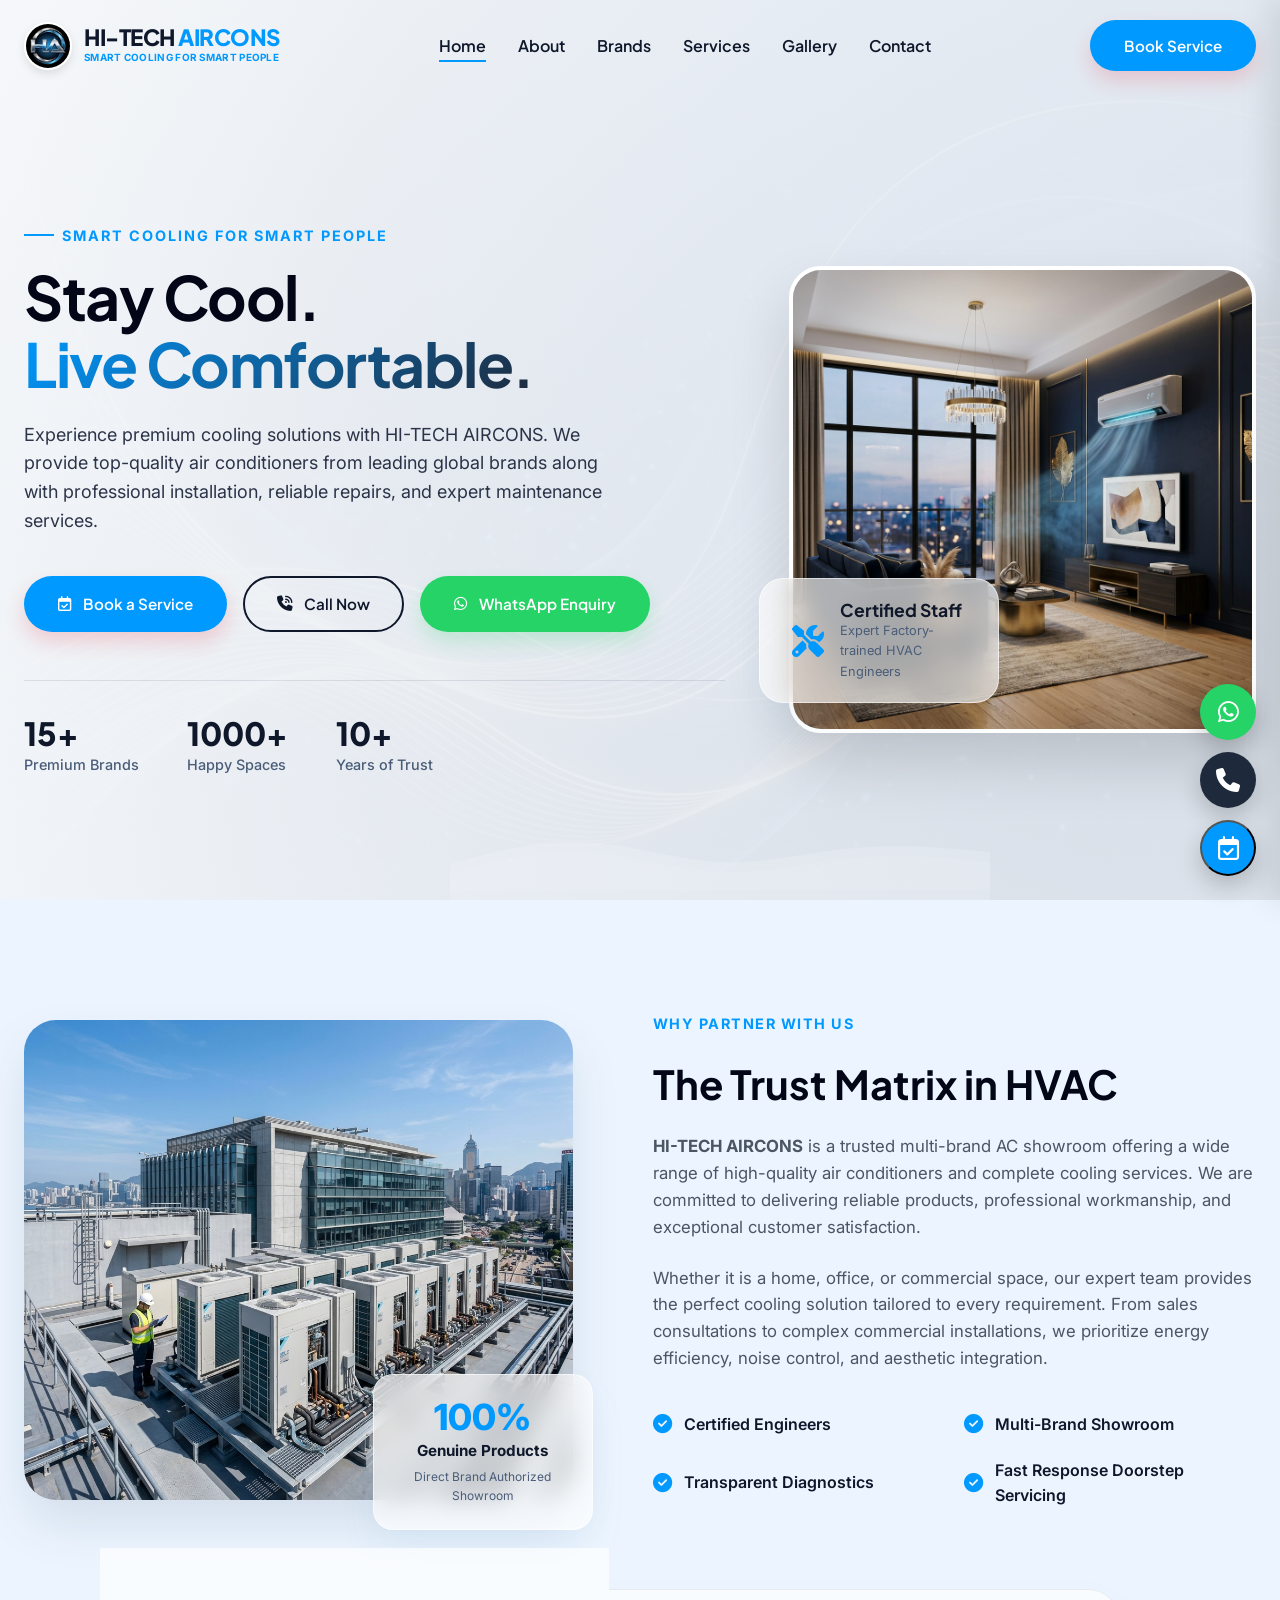
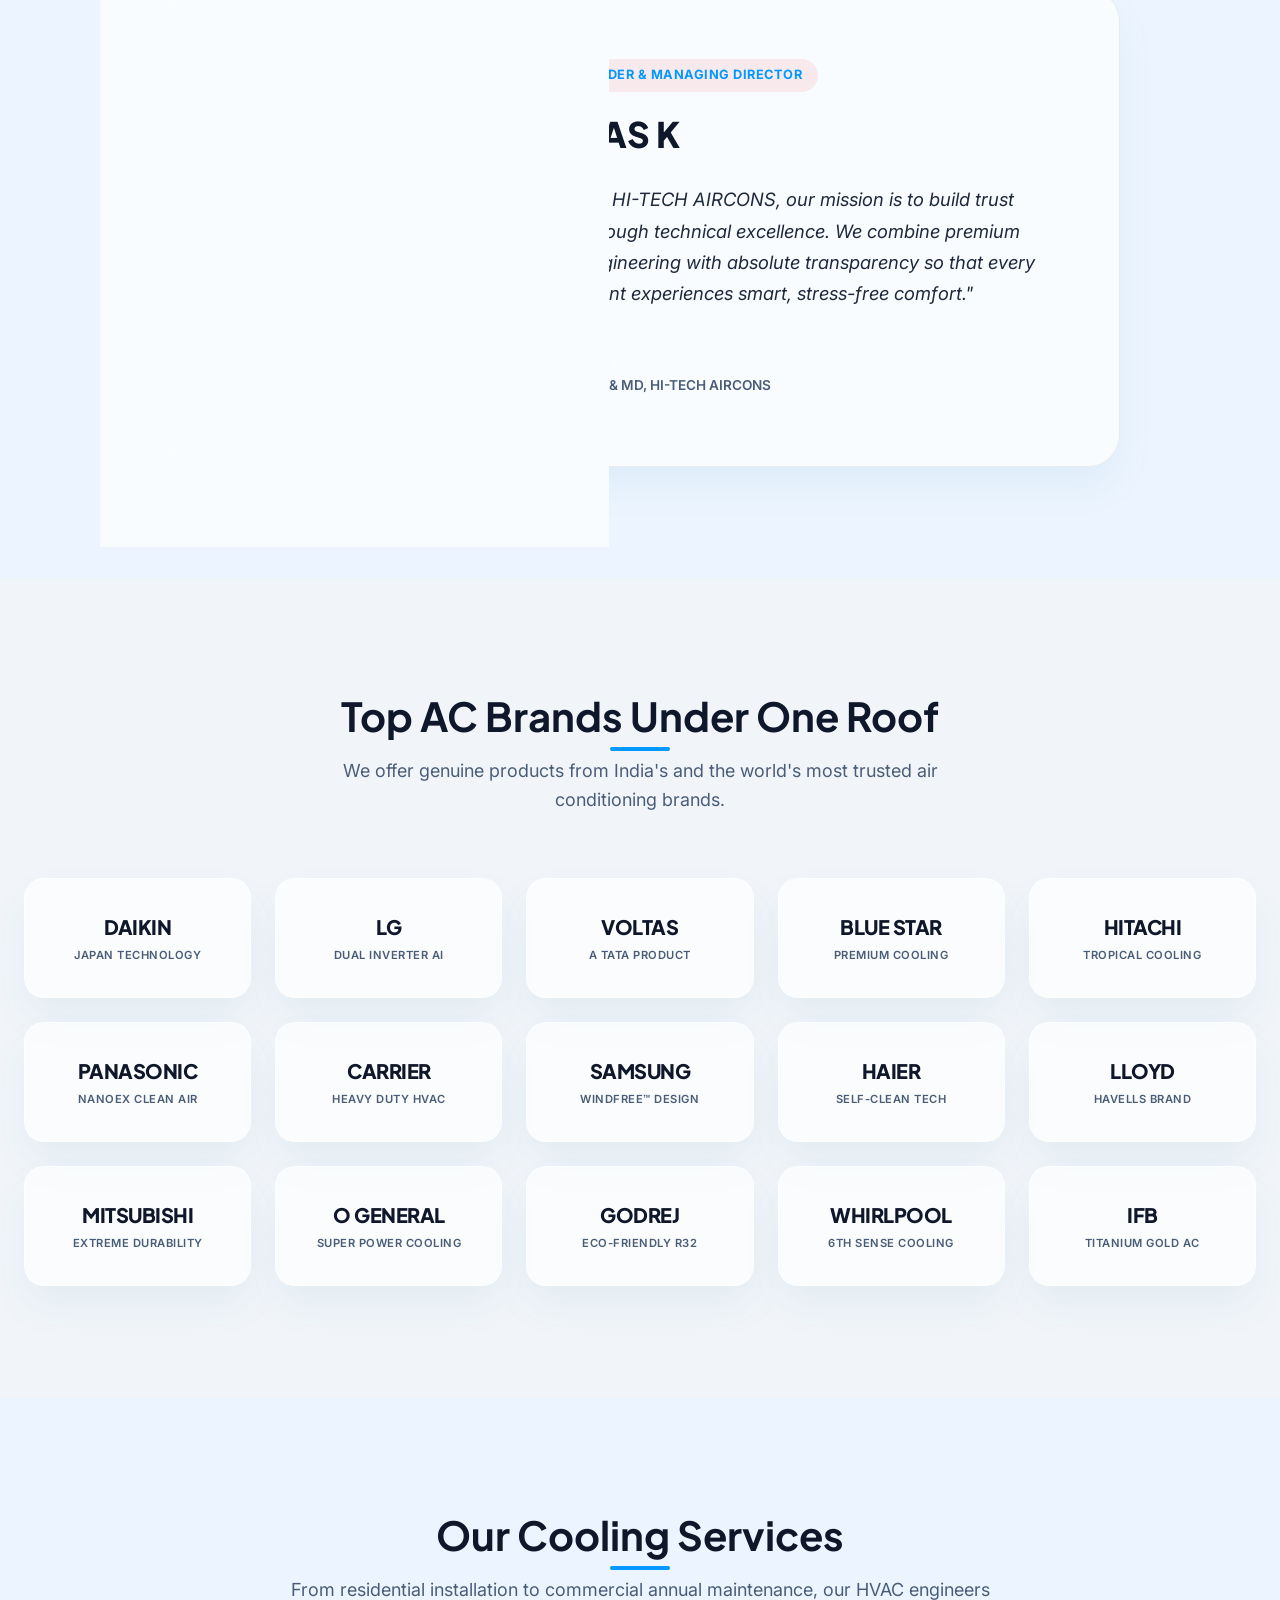
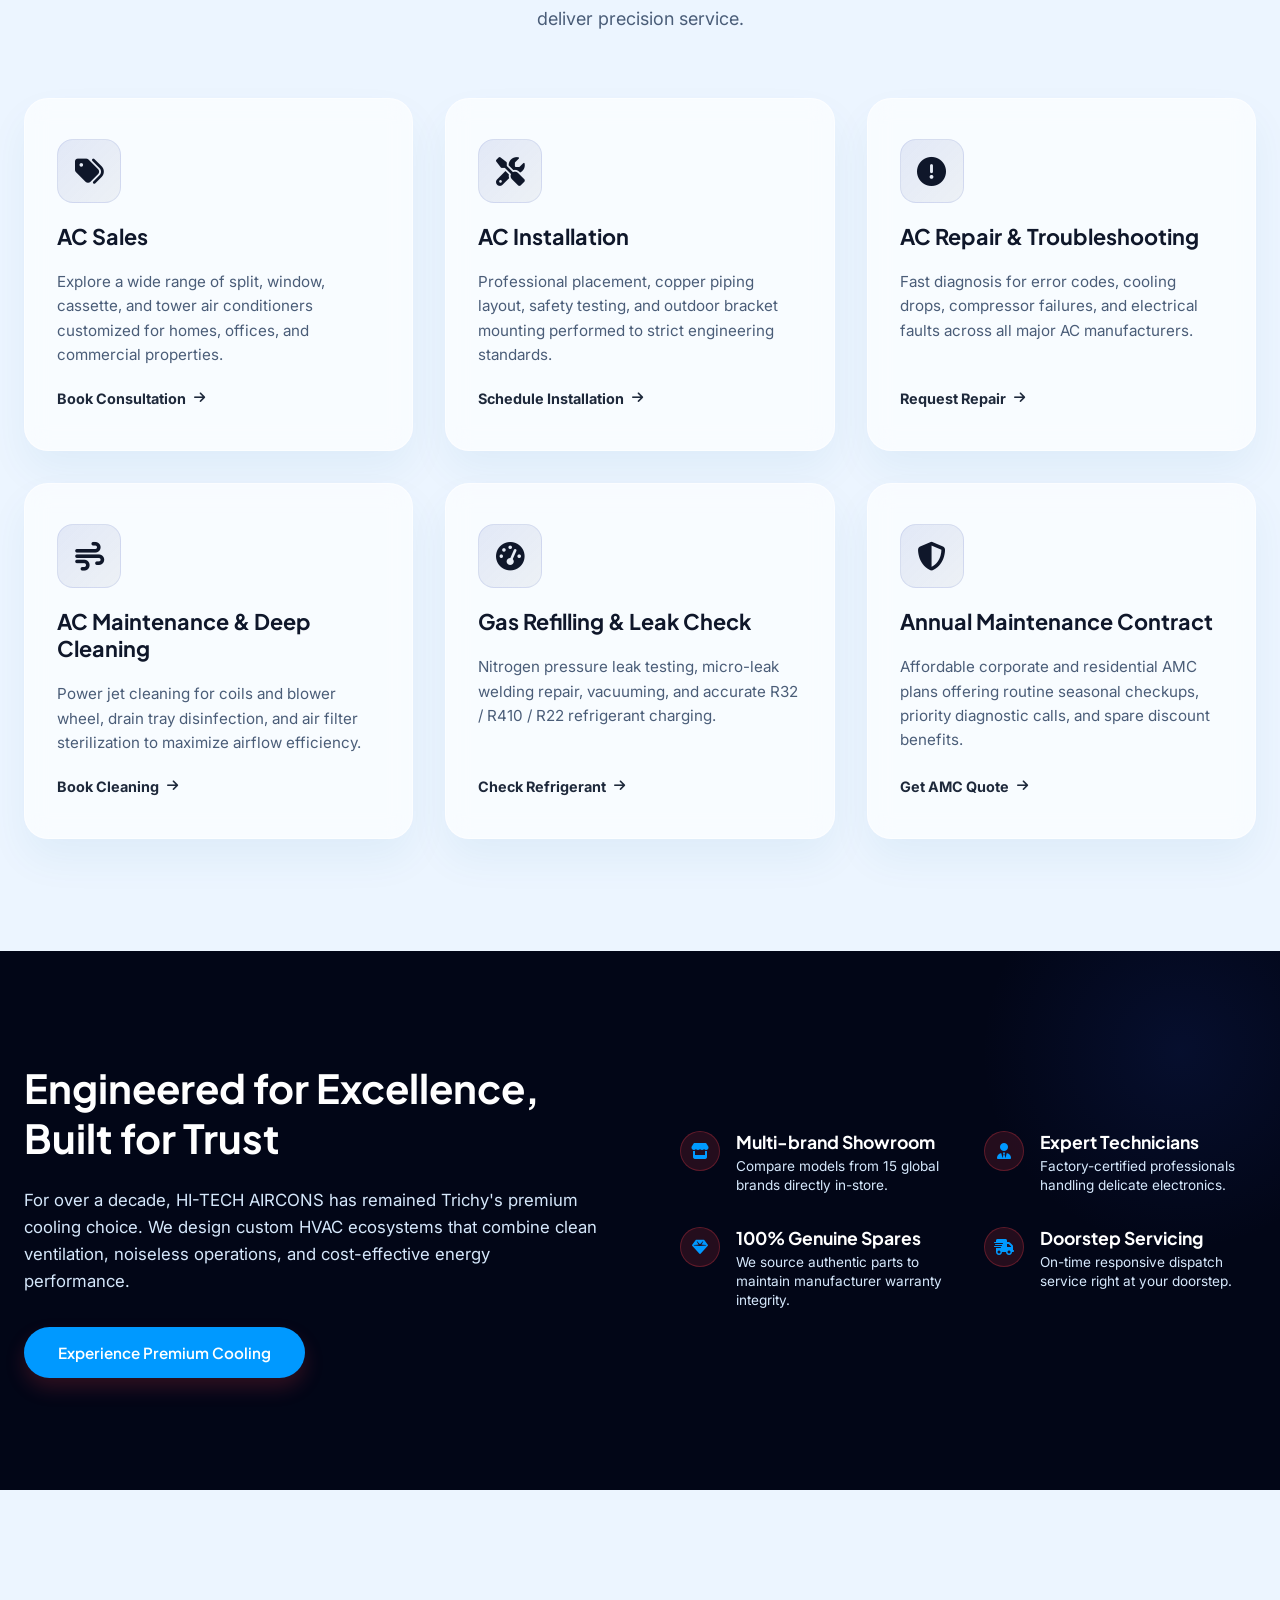
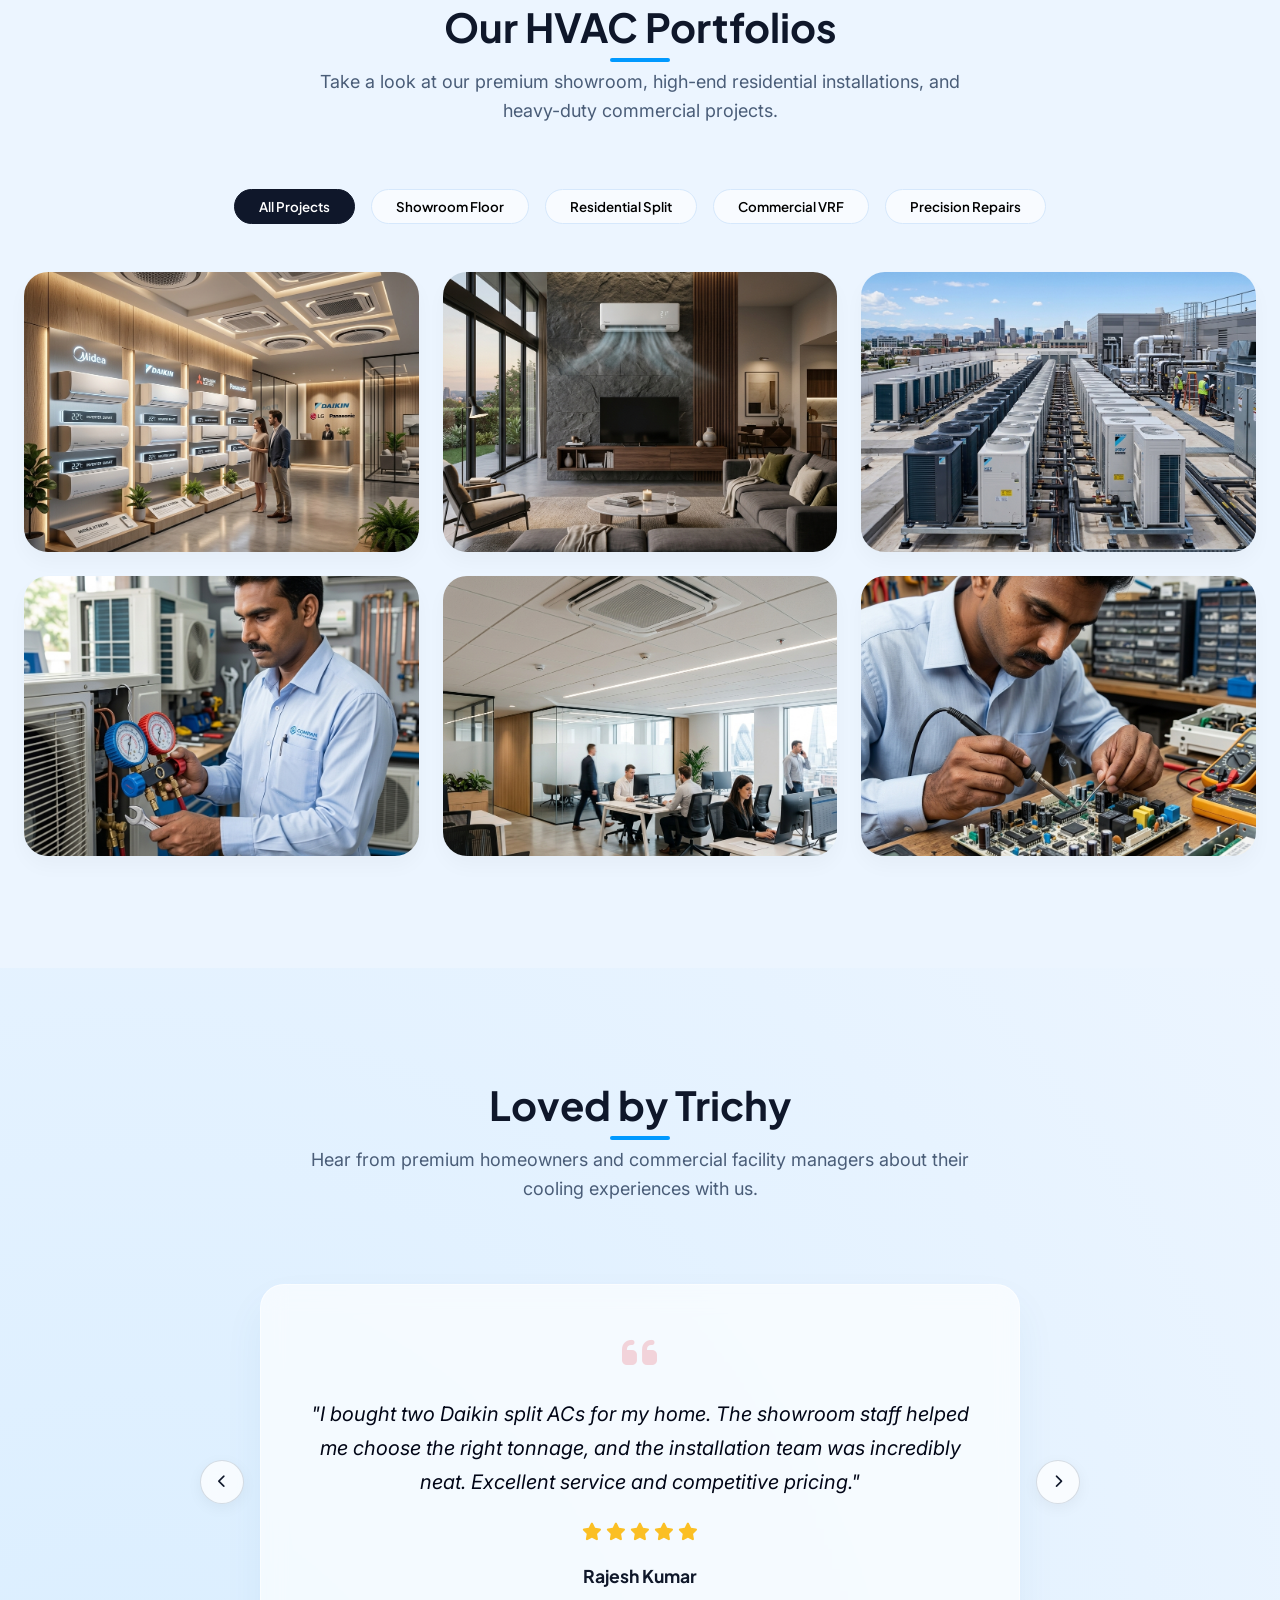
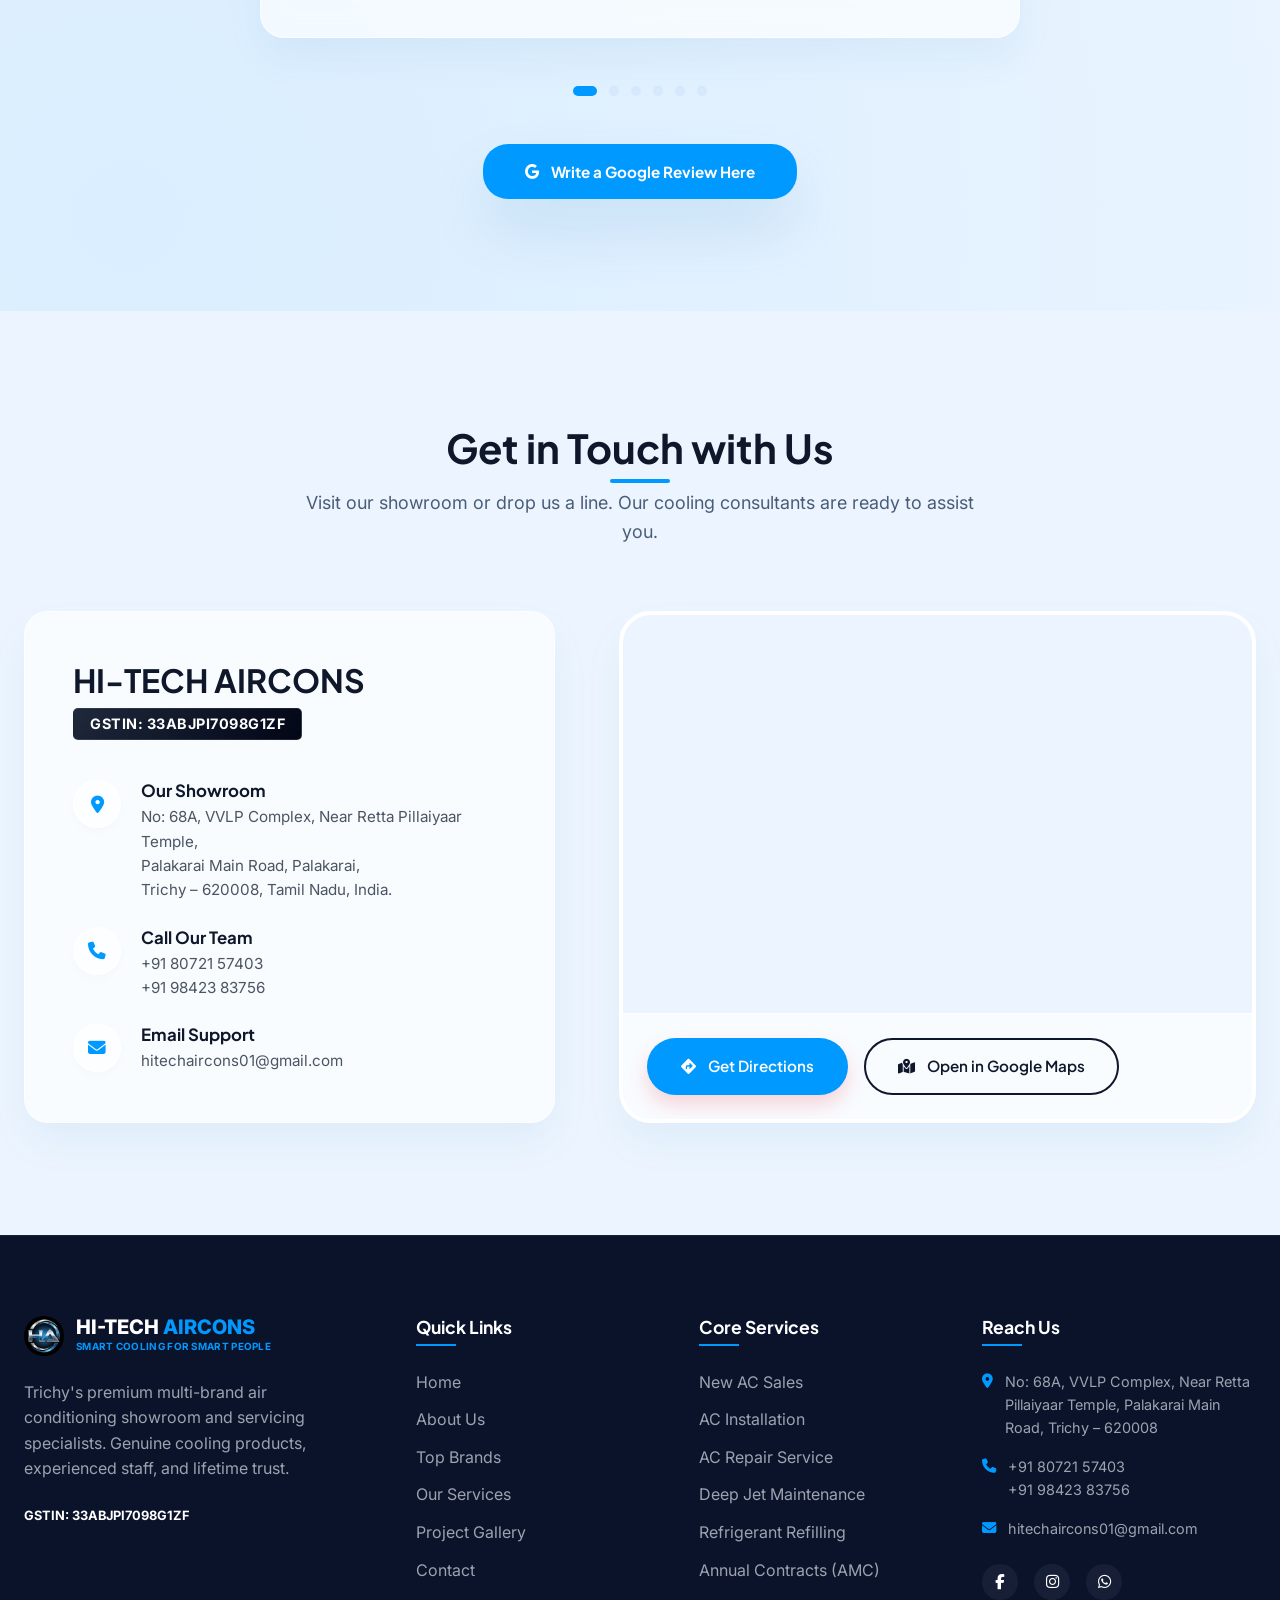
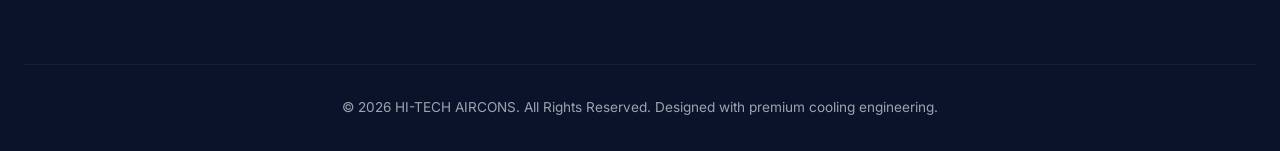
==== index.html @ 6360153e "Initialize project for Vercel deployment" ====
<!DOCTYPE html>
<html lang="en">
<head>
    <meta charset="UTF-8">
    <meta name="viewport" content="width=device-width, initial-scale=1.0">
    <meta name="description" content="HI-TECH AIRCONS is Trichy's premium multi-brand AC showroom. We provide sales, expert installation, repair, deep cleaning maintenance, and AMC services for residential and commercial HVAC spaces.">
    <meta name="keywords" content="AC sales Trichy, Air conditioner repair, HVAC installation, HI-TECH AIRCONS, Daikin, LG, Voltas, Blue Star, Trichy AC showroom, AC maintenance">
    <meta name="author" content="HI-TECH AIRCONS">
    
    <!-- Open Graph for Socials -->
    <meta property="og:title" content="HI-TECH AIRCONS | Premium AC Showroom & HVAC Services">
    <meta property="og:description" content="Experience luxury cooling solutions from top brands like Daikin, LG, Voltas, and Blue Star. Expert HVAC installation and maintenance services in Trichy.">
    <meta property="og:type" content="website">
    
    <title>HI-TECH AIRCONS | Premium Multi-Brand AC Showroom & Services</title>
    
    <!-- Favicon (Fallback to brand logo) -->
    <link rel="icon" type="image/jpeg" href="assets/logo.jpg">
    
    <!-- Font Awesome CDN for Icons -->
    <link rel="stylesheet" href="https://cdnjs.cloudflare.com/ajax/libs/font-awesome/6.4.0/css/all.min.css" integrity="sha512-iecdLmaskl7CVkqkXNQ/ZH/XLlvWZOJyj7Yy7tcenmpD1ypASozpmT/E0iPtmFIB46ZmdtAc9eNBvH0H/ZpiBw==" crossorigin="anonymous" referrerpolicy="no-referrer" />
    
    <!-- Custom CSS Stylesheet -->
    <link rel="stylesheet" href="style.css">
</head>
<body>

    <!-- STICKY HEADER & NAVBAR -->
    <header class="header" id="mainHeader">
        <div class="container header-container">
            <a href="#" class="logo-block" id="logoLink">
                <img src="assets/logo.jpg" alt="HI-TECH AIRCONS Logo" id="headerLogoImg">
                <div class="logo-text-group">
                    <span class="brand-name" id="brandNameText">HI-TECH <span>AIRCONS</span></span>
                    <span class="logo-subtext" id="configTaglineHeader">Smart Cooling for smart people</span>
                </div>
            </a>
            
            <!-- Desktop Navigation Links -->
            <nav class="desktop-nav" id="desktopNavMenu">
                <a href="#home" class="nav-link active">Home</a>
                <a href="#about" class="nav-link">About</a>
                <a href="#brands" class="nav-link">Brands</a>
                <a href="#services" class="nav-link">Services</a>
                <a href="#gallery" class="nav-link">Gallery</a>
                <a href="#contact" class="nav-link">Contact</a>
            </nav>
            
            <div class="nav-actions">
                <button class="btn btn-primary btn-book-trigger" id="navBookBtn">Book Service</button>
                <button class="hamburger" id="menuToggle" aria-label="Toggle Navigation">
                    <span class="hamburger-line"></span>
                    <span class="hamburger-line"></span>
                    <span class="hamburger-line"></span>
                </button>
            </div>
        </div>
    </header>

    <!-- MOBILE NAVIGATION MENU DRAWER -->
    <div class="mobile-nav-overlay" id="mobileOverlay"></div>
    <nav class="mobile-nav" id="mobileDrawer">
        <a href="#home" class="nav-link">Home</a>
        <a href="#about" class="nav-link">About</a>
        <a href="#brands" class="nav-link">Brands</a>
        <a href="#services" class="nav-link">Services</a>
        <a href="#gallery" class="nav-link">Gallery</a>
        <a href="#contact" class="nav-link">Contact</a>
        <button class="btn btn-primary btn-book-trigger" id="mobileBookBtn" style="margin-top: 1.5rem;">Book Service</button>
    </nav>

    <!-- HERO SECTION -->
    <section class="hero" id="home">
        <!-- Visual Assets -->
        <img class="hero-bg-media" src="assets/hero-bg.png" alt="Luxury Interior AC background">
        <div class="hero-overlay-gradient"></div>
        <div class="airflow-wave"></div>
        <div class="airflow-wave airflow-wave-2"></div>
        
        <div class="container">
            <div class="hero-grid">
                <!-- Content (Left) -->
                <div class="hero-content">
                    <div class="hero-tagline">
                        <span id="configTaglineHero">Smart Cooling for smart people</span>
                    </div>
                    <h1>Stay Cool.<br><span class="accent-text">Live Comfortable.</span></h1>
                    <p class="hero-sub">
                        Experience premium cooling solutions with HI-TECH AIRCONS. We provide top-quality air conditioners from leading global brands along with professional installation, reliable repairs, and expert maintenance services.
                    </p>
                    <div class="hero-cta-group">
                        <button class="btn btn-primary btn-book-trigger" id="heroBookBtn">
                            <i class="fa-regular fa-calendar-check"></i> Book a Service
                        </button>
                        <a href="tel:8072157403" class="btn btn-secondary" id="heroCallBtn">
                            <i class="fa-solid fa-phone-volume"></i> Call Now
                        </a>
                        <a href="https://wa.me/918072157403?text=Hi%20HI-TECH%20AIRCONS%2C%20I%20would%20like%20to%20enquire%20about%20AC%20sales/service." target="_blank" class="btn btn-whatsapp" id="heroWhatsappBtn">
                            <i class="fa-brands fa-whatsapp"></i> WhatsApp Enquiry
                        </a>
                    </div>
                    
                    <div class="hero-stats">
                        <div class="hero-stat-item">
                            <h3>15+</h3>
                            <p>Premium Brands</p>
                        </div>
                        <div class="hero-stat-item">
                            <h3>1000+</h3>
                            <p>Happy Spaces</p>
                        </div>
                        <div class="hero-stat-item">
                            <h3>10+</h3>
                            <p>Years of Trust</p>
                        </div>
                    </div>
                </div>
                
                <!-- Graphic/Visual (Right) -->
                <div class="hero-visual">
                    <div class="hero-image-wrapper">
                        <img src="assets/hero-hvac.png" alt="HVAC Premium Installation mockup">
                    </div>
                    <div class="glass-panel hero-badge-floating">
                        <i class="fa-solid fa-screwdriver-wrench"></i>
                        <div>
                            <h4>Certified Staff</h4>
                            <p>Expert Factory-trained HVAC Engineers</p>
                        </div>
                    </div>
                </div>
            </div>
        </div>
    </section>

    <!-- ABOUT US SECTION -->
    <section class="section-padding" id="about">
        <div class="container">
            <div class="about-grid">
                <!-- Visuals (Left) -->
                <div class="about-visual reveal">
                    <div class="about-image-composite">
                        <img src="assets/about-hvac.png" alt="Commercial HVAC installation rooftop">
                    </div>
                    <div class="glass-panel about-metric-card">
                        <span class="metric-number">100%</span>
                        <span class="metric-label">Genuine Products</span>
                        <span class="metric-sub">Direct Brand Authorized Showroom</span>
                    </div>
                </div>
                
                <!-- Editorial content (Right) -->
                <div class="about-content reveal">
                    <span class="about-subtitle">Why Partner With Us</span>
                    <h2>The Trust Matrix in HVAC</h2>
                    <p>
                        <strong>HI-TECH AIRCONS</strong> is a trusted multi-brand AC showroom offering a wide range of high-quality air conditioners and complete cooling services. We are committed to delivering reliable products, professional workmanship, and exceptional customer satisfaction.
                    </p>
                    <p>
                        Whether it is a home, office, or commercial space, our expert team provides the perfect cooling solution tailored to every requirement. From sales consultations to complex commercial installations, we prioritize energy efficiency, noise control, and aesthetic integration.
                    </p>
                    
                    <div class="about-features-checklist">
                        <div class="about-checklist-item">
                            <i class="fa-solid fa-circle-check"></i> Certified Engineers
                        </div>
                        <div class="about-checklist-item">
                            <i class="fa-solid fa-circle-check"></i> Multi-Brand Showroom
                        </div>
                        <div class="about-checklist-item">
                            <i class="fa-solid fa-circle-check"></i> Transparent Diagnostics
                        </div>
                        <div class="about-checklist-item">
                            <i class="fa-solid fa-circle-check"></i> Fast Response Doorstep Servicing
                        </div>
                    </div>
                </div>
            </div>

            <!-- Founder Profile Block -->
            <div class="founder-section reveal">
                <div class="founder-card">
                    <div class="founder-img-wrapper">
                        <img src="assets/owner.jpg" alt="Ilyas K - Founder & Managing Director of HI-TECH AIRCONS">
                    </div>
                    <div class="founder-details-content">
                        <span class="founder-badge" id="configOwnerTitle">Founder & Managing Director</span>
                        <h3 id="configOwnerName">ILYAS K</h3>
                        <p class="founder-quote" id="configOwnerQuote">
                            "At HI-TECH AIRCONS, our mission is to build trust through technical excellence. We combine premium engineering with absolute transparency so that every client experiences smart, stress-free comfort."
                        </p>
                        <div class="founder-signature-block">
                            <span class="founder-signature-name" id="configOwnerSignName">Ilyas K</span>
                            <span class="founder-signature-title">Founder & MD, HI-TECH AIRCONS</span>
                        </div>
                    </div>
                </div>
            </div>
        </div>
    </section>

    <!-- TOP AC BRANDS SHOWCASE GRID -->
    <section class="section-padding brands-section" id="brands">
        <div class="container">
            <div class="section-header text-center">
                <h2>Top AC Brands Under One Roof</h2>
                <p>We offer genuine products from India's and the world's most trusted air conditioning brands.</p>
            </div>
            
            <!-- Interactive Brands Grid -->
            <div class="brands-grid reveal">
                <div class="brand-card" data-brand-color="daikin" id="brandDaikin">
                    <span class="brand-logo-text">DAIKIN</span>
                    <span class="brand-badge-text">Japan Technology</span>
                </div>
                <div class="brand-card" data-brand-color="lg" id="brandLG">
                    <span class="brand-logo-text">LG</span>
                    <span class="brand-badge-text">Dual Inverter AI</span>
                </div>
                <div class="brand-card" data-brand-color="voltas" id="brandVoltas">
                    <span class="brand-logo-text">VOLTAS</span>
                    <span class="brand-badge-text">A TATA Product</span>
                </div>
                <div class="brand-card" data-brand-color="bluestar" id="brandBluestar">
                    <span class="brand-logo-text">BLUE STAR</span>
                    <span class="brand-badge-text">Premium Cooling</span>
                </div>
                <div class="brand-card" data-brand-color="hitachi" id="brandHitachi">
                    <span class="brand-logo-text">HITACHI</span>
                    <span class="brand-badge-text">Tropical Cooling</span>
                </div>
                <div class="brand-card" data-brand-color="panasonic" id="brandPanasonic">
                    <span class="brand-logo-text">PANASONIC</span>
                    <span class="brand-badge-text">NanoeX Clean Air</span>
                </div>
                <div class="brand-card" data-brand-color="carrier" id="brandCarrier">
                    <span class="brand-logo-text">CARRIER</span>
                    <span class="brand-badge-text">Heavy Duty HVAC</span>
                </div>
                <div class="brand-card" data-brand-color="samsung" id="brandSamsung">
                    <span class="brand-logo-text">SAMSUNG</span>
                    <span class="brand-badge-text">WindFree™ Design</span>
                </div>
                <div class="brand-card" data-brand-color="haier" id="brandHaier">
                    <span class="brand-logo-text">HAIER</span>
                    <span class="brand-badge-text">Self-Clean Tech</span>
                </div>
                <div class="brand-card" data-brand-color="lloyd" id="brandLloyd">
                    <span class="brand-logo-text">LLOYD</span>
                    <span class="brand-badge-text">Havells Brand</span>
                </div>
                <div class="brand-card" data-brand-color="mitsubishi" id="brandMitsubishi">
                    <span class="brand-logo-text">MITSUBISHI</span>
                    <span class="brand-badge-text">Extreme Durability</span>
                </div>
                <div class="brand-card" data-brand-color="ogeneral" id="brandOGeneral">
                    <span class="brand-logo-text">O GENERAL</span>
                    <span class="brand-badge-text">Super Power Cooling</span>
                </div>
                <div class="brand-card" data-brand-color="godrej" id="brandGodrej">
                    <span class="brand-logo-text">GODREJ</span>
                    <span class="brand-badge-text">Eco-Friendly R32</span>
                </div>
                <div class="brand-card" data-brand-color="whirlpool" id="brandWhirlpool">
                    <span class="brand-logo-text">WHIRLPOOL</span>
                    <span class="brand-badge-text">6th Sense Cooling</span>
                </div>
                <div class="brand-card" data-brand-color="ifb" id="brandIFB">
                    <span class="brand-logo-text">IFB</span>
                    <span class="brand-badge-text">Titanium Gold AC</span>
                </div>
            </div>
        </div>
    </section>

    <!-- SERVICES SECTION -->
    <section class="section-padding" id="services">
        <div class="container">
            <div class="section-header text-center">
                <h2>Our Cooling Services</h2>
                <p>From residential installation to commercial annual maintenance, our HVAC engineers deliver precision service.</p>
            </div>
            
            <div class="services-grid reveal">
                <!-- Card 1: AC Sales -->
                <div class="glass-panel service-card" id="serviceSales">
                    <div class="service-icon-box">
                        <i class="fa-solid fa-tags"></i>
                    </div>
                    <h3>AC Sales</h3>
                    <p>Explore a wide range of split, window, cassette, and tower air conditioners customized for homes, offices, and commercial properties.</p>
                    <a href="#" class="service-card-link btn-book-trigger">Book Consultation <i class="fa-solid fa-arrow-right"></i></a>
                </div>
                
                <!-- Card 2: AC Installation -->
                <div class="glass-panel service-card" id="serviceInstallation">
                    <div class="service-icon-box">
                        <i class="fa-solid fa-screwdriver-wrench"></i>
                    </div>
                    <h3>AC Installation</h3>
                    <p>Professional placement, copper piping layout, safety testing, and outdoor bracket mounting performed to strict engineering standards.</p>
                    <a href="#" class="service-card-link btn-book-trigger">Schedule Installation <i class="fa-solid fa-arrow-right"></i></a>
                </div>
                
                <!-- Card 3: AC Repair -->
                <div class="glass-panel service-card" id="serviceRepair">
                    <div class="service-icon-box">
                        <i class="fa-solid fa-circle-exclamation"></i>
                    </div>
                    <h3>AC Repair & Troubleshooting</h3>
                    <p>Fast diagnosis for error codes, cooling drops, compressor failures, and electrical faults across all major AC manufacturers.</p>
                    <a href="#" class="service-card-link btn-book-trigger">Request Repair <i class="fa-solid fa-arrow-right"></i></a>
                </div>
                
                <!-- Card 4: AC Maintenance -->
                <div class="glass-panel service-card" id="serviceMaintenance">
                    <div class="service-icon-box">
                        <i class="fa-solid fa-wind"></i>
                    </div>
                    <h3>AC Maintenance & Deep Cleaning</h3>
                    <p>Power jet cleaning for coils and blower wheel, drain tray disinfection, and air filter sterilization to maximize airflow efficiency.</p>
                    <a href="#" class="service-card-link btn-book-trigger">Book Cleaning <i class="fa-solid fa-arrow-right"></i></a>
                </div>
                
                <!-- Card 5: Gas Refilling -->
                <div class="glass-panel service-card" id="serviceGas">
                    <div class="service-icon-box">
                        <i class="fa-solid fa-gauge-high"></i>
                    </div>
                    <h3>Gas Refilling & Leak Check</h3>
                    <p>Nitrogen pressure leak testing, micro-leak welding repair, vacuuming, and accurate R32 / R410 / R22 refrigerant charging.</p>
                    <a href="#" class="service-card-link btn-book-trigger">Check Refrigerant <i class="fa-solid fa-arrow-right"></i></a>
                </div>
                
                <!-- Card 6: AMC -->
                <div class="glass-panel service-card" id="serviceAMC">
                    <div class="service-icon-box">
                        <i class="fa-solid fa-shield-halved"></i>
                    </div>
                    <h3>Annual Maintenance Contract</h3>
                    <p>Affordable corporate and residential AMC plans offering routine seasonal checkups, priority diagnostic calls, and spare discount benefits.</p>
                    <a href="#" class="service-card-link btn-book-trigger">Get AMC Quote <i class="fa-solid fa-arrow-right"></i></a>
                </div>
            </div>
        </div>
    </section>

    <!-- WHY CHOOSE US -->
    <section class="section-padding why-section">
        <div class="why-bg-decor"></div>
        <div class="container">
            <div class="why-grid">
                <!-- Content (Left) -->
                <div class="why-content reveal">
                    <h2>Engineered for Excellence, Built for Trust</h2>
                    <p>For over a decade, HI-TECH AIRCONS has remained Trichy's premium cooling choice. We design custom HVAC ecosystems that combine clean ventilation, noiseless operations, and cost-effective energy performance.</p>
                    <button class="btn btn-primary btn-book-trigger" id="whyBookBtn">Experience Premium Cooling</button>
                </div>
                
                <!-- Pillars (Right) -->
                <div class="why-pillars reveal">
                    <div class="pillar-item">
                        <div class="pillar-icon-box">
                            <i class="fa-solid fa-store"></i>
                        </div>
                        <div class="pillar-text">
                            <h4>Multi-brand Showroom</h4>
                            <p>Compare models from 15 global brands directly in-store.</p>
                        </div>
                    </div>
                    
                    <div class="pillar-item">
                        <div class="pillar-icon-box">
                            <i class="fa-solid fa-user-tie"></i>
                        </div>
                        <div class="pillar-text">
                            <h4>Expert Technicians</h4>
                            <p>Factory-certified professionals handling delicate electronics.</p>
                        </div>
                    </div>
                    
                    <div class="pillar-item">
                        <div class="pillar-icon-box">
                            <i class="fa-solid fa-gem"></i>
                        </div>
                        <div class="pillar-text">
                            <h4>100% Genuine Spares</h4>
                            <p>We source authentic parts to maintain manufacturer warranty integrity.</p>
                        </div>
                    </div>
                    
                    <div class="pillar-item">
                        <div class="pillar-icon-box">
                            <i class="fa-solid fa-truck-fast"></i>
                        </div>
                        <div class="pillar-text">
                            <h4>Doorstep Servicing</h4>
                            <p>On-time responsive dispatch service right at your doorstep.</p>
                        </div>
                    </div>
                </div>
            </div>
        </div>
    </section>

    <!-- INTERACTIVE MEDIA GALLERY -->
    <section class="section-padding" id="gallery">
        <div class="container">
            <div class="section-header text-center">
                <h2>Our HVAC Portfolios</h2>
                <p>Take a look at our premium showroom, high-end residential installations, and heavy-duty commercial projects.</p>
            </div>
            
            <!-- Gallery Filters -->
            <div class="gallery-filter-bar reveal">
                <button class="gallery-filter-btn active" data-filter="all">All Projects</button>
                <button class="gallery-filter-btn" data-filter="showroom">Showroom Floor</button>
                <button class="gallery-filter-btn" data-filter="split">Residential Split</button>
                <button class="gallery-filter-btn" data-filter="commercial">Commercial VRF</button>
                <button class="gallery-filter-btn" data-filter="repair">Precision Repairs</button>
            </div>
            
            <!-- Gallery Grid (Using High-Quality HVAC Visuals) -->
            <div class="gallery-grid reveal">
                <!-- Item 1 -->
                <div class="gallery-item" data-category="showroom" id="galleryItem1">
                    <img src="assets/gallery-showroom.png" alt="HI-TECH AIRCONS Showroom interior display">
                    <div class="gallery-overlay">
                        <h4>Showroom Display Floor</h4>
                        <p>Showroom Floor</p>
                    </div>
                </div>
                
                <!-- Item 2 -->
                <div class="gallery-item" data-category="split" id="galleryItem2">
                    <img src="assets/gallery-split.png" alt="Luxury Living Room Wall Split AC Installation">
                    <div class="gallery-overlay">
                        <h4>Living Room Split AC</h4>
                        <p>Split AC Installations</p>
                    </div>
                </div>
                
                <!-- Item 3 -->
                <div class="gallery-item" data-category="commercial" id="galleryItem3">
                    <img src="assets/gallery-commercial-vrv.png" alt="Rooftop Commercial VRV Compressor system">
                    <div class="gallery-overlay">
                        <h4>Commercial VRV Rooftop System</h4>
                        <p>Commercial HVAC Projects</p>
                    </div>
                </div>
                
                <!-- Item 4 -->
                <div class="gallery-item" data-category="repair" id="galleryItem4">
                    <img src="assets/gallery-repair-gas.png" alt="Technician measuring gas leakage">
                    <div class="gallery-overlay">
                        <h4>Compressor Gas Pressure Check</h4>
                        <p>Precision Repair Work</p>
                    </div>
                </div>
                
                <!-- Item 5 -->
                <div class="gallery-item" data-category="commercial" id="galleryItem5">
                    <img src="assets/gallery-office-cassette.png" alt="Office Cassette Air Conditioning installation">
                    <div class="gallery-overlay">
                        <h4>Ducted Office Cooling</h4>
                        <p>Commercial HVAC Projects</p>
                    </div>
                </div>
                
                <!-- Item 6 -->
                <div class="gallery-item" data-category="repair" id="galleryItem6">
                    <img src="assets/gallery-repair-pcb.png" alt="Technician repairing control circuit board">
                    <div class="gallery-overlay">
                        <h4>PCB Control Board Repair</h4>
                        <p>Precision Repair Work</p>
                    </div>
                </div>
            </div>
        </div>
    </section>

    <!-- CUSTOMER TESTIMONIALS -->
    <section class="section-padding testimonials-section">
        <div class="container">
            <div class="section-header text-center">
                <h2>Loved by Trichy</h2>
                <p>Hear from premium homeowners and commercial facility managers about their cooling experiences with us.</p>
            </div>
            
            <div class="testimonial-slider-container reveal" id="testimonialSlider">
                <!-- Navigation Arrows -->
                <button class="slider-arrow-btn prev-arrow" id="sliderPrevBtn" aria-label="Previous Slide">
                    <i class="fa-solid fa-chevron-left"></i>
                </button>
                <button class="slider-arrow-btn next-arrow" id="sliderNextBtn" aria-label="Next Slide">
                    <i class="fa-solid fa-chevron-right"></i>
                </button>

                <div class="testimonial-track" id="testimonialTrack">
                    <!-- Slide 1 -->
                    <div class="testimonial-slide">
                        <div class="glass-panel testimonial-card">
                            <i class="fa-solid fa-quote-left testimonial-quote-icon"></i>
                            <p class="testimonial-text">"I bought two Daikin split ACs for my home. The showroom staff helped me choose the right tonnage, and the installation team was incredibly neat. Excellent service and competitive pricing."</p>
                            <div class="star-rating">
                                <i class="fa-solid fa-star"></i><i class="fa-solid fa-star"></i><i class="fa-solid fa-star"></i><i class="fa-solid fa-star"></i><i class="fa-solid fa-star"></i>
                            </div>
                            <div class="testimonial-client-meta">
                                <h4>Rajesh Kumar</h4>
                            </div>
                        </div>
                    </div>
                    
                    <!-- Slide 2 -->
                    <div class="testimonial-slide">
                        <div class="glass-panel testimonial-card">
                            <i class="fa-solid fa-quote-left testimonial-quote-icon"></i>
                            <p class="testimonial-text">"HI-TECH AIRCONS manages the VRF air conditioning for our office floor. Their technicians are extremely professional and did a fantastic job with deep cleaning. Highly recommended for commercial AMC."</p>
                            <div class="star-rating">
                                <i class="fa-solid fa-star"></i><i class="fa-solid fa-star"></i><i class="fa-solid fa-star"></i><i class="fa-solid fa-star"></i><i class="fa-solid fa-star"></i>
                            </div>
                            <div class="testimonial-client-meta">
                                <h4>Meera Subramanian</h4>
                            </div>
                        </div>
                    </div>
                    
                    <!-- Slide 3 -->
                    <div class="testimonial-slide">
                        <div class="glass-panel testimonial-card">
                            <i class="fa-solid fa-quote-left testimonial-quote-icon"></i>
                            <p class="testimonial-text">"We faced a gas leakage and cooling issue on our AC during peak summer. Their technician responded within 2 hours, found the leak, repaired it, and refilled the gas. Fantastic service speeds."</p>
                            <div class="star-rating">
                                <i class="fa-solid fa-star"></i><i class="fa-solid fa-star"></i><i class="fa-solid fa-star"></i><i class="fa-solid fa-star"></i><i class="fa-solid fa-star"></i>
                            </div>
                            <div class="testimonial-client-meta">
                                <h4>Dr. Karthik S.</h4>
                            </div>
                        </div>
                    </div>

                    <!-- Slide 4 -->
                    <div class="testimonial-slide">
                        <div class="glass-panel testimonial-card">
                            <i class="fa-solid fa-quote-left testimonial-quote-icon"></i>
                            <p class="testimonial-text">"I got my LG dual inverter AC serviced by them. The mechanics are extremely knowledgeable, diagnosed a minor compressor gas block quickly, and charged a very nominal fee. Great expertise!"</p>
                            <div class="star-rating">
                                <i class="fa-solid fa-star"></i><i class="fa-solid fa-star"></i><i class="fa-solid fa-star"></i><i class="fa-solid fa-star"></i><i class="fa-solid fa-star"></i>
                            </div>
                            <div class="testimonial-client-meta">
                                <h4>Venkatesh S.</h4>
                            </div>
                        </div>
                    </div>

                    <!-- Slide 5 -->
                    <div class="testimonial-slide">
                        <div class="glass-panel testimonial-card">
                            <i class="fa-solid fa-quote-left testimonial-quote-icon"></i>
                            <p class="testimonial-text">"Very prompt response. Called them for emergency AC installation in our showroom. The team arrived on time, completed the copper pipe laying neatly, and tested the airflow. Highly recommended!"</p>
                            <div class="star-rating">
                                <i class="fa-solid fa-star"></i><i class="fa-solid fa-star"></i><i class="fa-solid fa-star"></i><i class="fa-solid fa-star"></i><i class="fa-solid fa-star"></i>
                            </div>
                            <div class="testimonial-client-meta">
                                <h4>S. Mohamed Rafeeq</h4>
                            </div>
                        </div>
                    </div>

                    <!-- Slide 6 -->
                    <div class="testimonial-slide">
                        <div class="glass-panel testimonial-card">
                            <i class="fa-solid fa-quote-left testimonial-quote-icon"></i>
                            <p class="testimonial-text">"Their technician team did a great job deep cleaning our split AC units. They used high-pressure water jets and left no mess on the walls. The air throw is much cleaner and cooling is super fast."</p>
                            <div class="star-rating">
                                <i class="fa-solid fa-star"></i><i class="fa-solid fa-star"></i><i class="fa-solid fa-star"></i><i class="fa-solid fa-star"></i><i class="fa-solid fa-star"></i>
                            </div>
                            <div class="testimonial-client-meta">
                                <h4>Anandhi R.</h4>
                            </div>
                        </div>
                    </div>
                </div>
                <!-- Dots navigation -->
                <div class="slider-navigation-dots" id="sliderDots"></div>
            </div>

            <!-- Google Reviews Link CTA Button -->
            <div class="reviews-cta-container text-center reveal" style="margin-top: 3rem;">
                <a href="https://www.google.com/search?sca_esv=2ffa9d8057b66fa2&sxsrf=APpeQnt4bQ4mCHU_nAteLsYMXWf7G6Tvdg:1785752175357&si=APenkKm7iecQ4G6P-TsbSMFKIQtv3EFIqRAFw-i8uEbk55Z-_4Ohbe8Ve6OyAUGySGOI3ykrRrX0N0AUxM6q4oeauLi7-sqykegi12UZZGeGMLeQKx-oC9PcXnR4nJCHu_F1BFF99mSv&q=Hi-Tech+Aircons+Reviews&sa=X&ved=2ahUKEwjppcagnYSWAxWXmeEIHcPvJUoQ0bkNegQINRAF&biw=1536&bih=730&dpr=1.25" target="_blank" class="btn btn-primary" id="btnGoogleReviews" style="gap: 0.75rem; border-radius: 25px; padding: 0.85rem 2.5rem; font-weight: 700; box-shadow: var(--glass-shadow-hover);">
                    <i class="fa-brands fa-google"></i> Write a Google Review Here
                </a>
            </div>
        </div>
    </section>

    <!-- CONTACT, LOCATION & STRUCTURAL MAPPING -->
    <section class="section-padding" id="contact">
        <div class="container">
            <div class="section-header text-center">
                <h2>Get in Touch with Us</h2>
                <p>Visit our showroom or drop us a line. Our cooling consultants are ready to assist you.</p>
            </div>
            
            <div class="contact-grid">
                <!-- Info Column (Left) -->
                <div class="glass-panel contact-info-panel reveal" id="contactInfoCard">
                    <div class="contact-identity">
                        <h3>HI-TECH AIRCONS</h3>
                        <div class="contact-badge-box">
                            <span class="badge badge-gst" id="configGstin">GSTIN: 33ABJPI7098G1ZF</span>
                        </div>
                    </div>
                    
                    <div class="contact-details-list">
                        <!-- Address -->
                        <div class="contact-detail-item">
                            <i class="fa-solid fa-location-dot"></i>
                            <div class="contact-detail-text">
                                <h4>Our Showroom</h4>
                                <p id="configContactAddress">No: 68A, VVLP Complex, Near Retta Pillaiyaar Temple,<br>Palakarai Main Road, Palakarai,<br>Trichy – 620008, Tamil Nadu, India.</p>
                            </div>
                        </div>
                        
                        <!-- Call -->
                        <div class="contact-detail-item">
                            <i class="fa-solid fa-phone"></i>
                            <div class="contact-detail-text">
                                <h4>Call Our Team</h4>
                                <p><a href="tel:8072157403" id="configContactPhone1">+91 80721 57403</a></p>
                                <p><a href="tel:9842383756" id="configContactPhone2">+91 98423 83756</a></p>
                            </div>
                        </div>
                        
                        <!-- Email -->
                        <div class="contact-detail-item">
                            <i class="fa-solid fa-envelope"></i>
                            <div class="contact-detail-text">
                                <h4>Email Support</h4>
                                <p><a href="mailto:hitechaircons01@gmail.com" id="configContactEmail">hitechaircons01@gmail.com</a></p>
                            </div>
                        </div>
                    </div>
                </div>
                
                <!-- Map Column (Right) -->
                <div class="map-wrapper-card reveal" id="mapCard">
                    <div class="map-iframe-container">
                        <!-- Embedded Google Map targeting Palakarai main road location in Trichy -->
                        <iframe 
                            src="https://maps.google.com/maps?q=Palakarai%20Main%20Road,%20Palakarai,%20Trichy&t=&z=16&ie=UTF8&iwloc=&output=embed" 
                            width="100%" 
                            height="100%" 
                            style="border:0;" 
                            allowfullscreen="" 
                            loading="lazy" 
                            referrerpolicy="no-referrer-when-downgrade">
                        </iframe>
                    </div>
                    <div class="map-actions-bar">
                        <a href="https://maps.google.com/?q=HI-TECH+AIRCONS+Palakarai+Main+Road+Palakarai+Trichy" target="_blank" class="btn btn-primary" id="btnGetDirections">
                            <i class="fa-solid fa-diamond-turn-right"></i> Get Directions
                        </a>
                        <a href="https://maps.google.com/?q=HI-TECH+AIRCONS+Palakarai+Main+Road+Palakarai+Trichy" target="_blank" class="btn btn-secondary" id="btnOpenInMap">
                            <i class="fa-solid fa-map-location-dot"></i> Open in Google Maps
                        </a>
                    </div>
                </div>
            </div>
        </div>
    </section>

    <!-- FLOATING QUICK ACTIONS (Persistent Bottom Right) -->
    <div class="floating-actions-bar" id="floatingActionBar">
        <!-- Floating WhatsApp -->
        <a href="https://wa.me/918072157403?text=Hi%20HI-TECH%20AIRCONS%2C%20I%20would%20like%20to%20book%20a%20service%20for%20my%20AC." target="_blank" class="floating-action-btn floating-btn-whatsapp" id="floatWhatsappBtn" title="WhatsApp Chat">
            <i class="fa-brands fa-whatsapp"></i>
        </a>
        
        <!-- Floating Call -->
        <a href="tel:8072157403" class="floating-action-btn floating-btn-call" id="floatCallBtn" title="Call Now">
            <i class="fa-solid fa-phone"></i>
        </a>
        
        <!-- Floating Book Service Modal Trigger -->
        <button class="floating-action-btn floating-btn-book btn-book-trigger" id="floatBookBtn" title="Book Service Form">
            <i class="fa-regular fa-calendar-check"></i>
        </button>
    </div>

    <!-- QUICK BOOKING SERVICE MODAL -->
    <div class="booking-modal" id="bookingModal">
        <div class="modal-content-card">
            <button class="modal-close-btn" id="modalCloseBtn">&times;</button>
            <div class="modal-header">
                <h3>Book AC Service</h3>
                <p>Fill out this form and our support manager will call you back within 30 minutes.</p>
            </div>
            
            <form class="booking-form" id="bookingForm">
                <div class="form-group">
                    <label for="bookingName">Your Name *</label>
                    <input type="text" id="bookingName" class="form-input" placeholder="Name" required>
                </div>
                <div class="form-group">
                    <label for="bookingPhone">Phone Number *</label>
                    <input type="tel" id="bookingPhone" class="form-input" placeholder="Phone Number" required>
                </div>
                <div class="form-group">
                    <label for="bookingService">Required Service *</label>
                    <select id="bookingService" class="form-input" style="height: 48px;" required>
                        <option value="">-- Select Service Type --</option>
                        <option value="sales">New AC Sales Inquiry</option>
                        <option value="installation">AC Installation / Re-installation</option>
                        <option value="repair">AC Troubleshooting & Repair</option>
                        <option value="maintenance">Deep Jet Servicing / Maintenance</option>
                        <option value="gas">Gas Charging / Cooling Refill</option>
                        <option value="amc">Annual Maintenance Contract (AMC)</option>
                    </select>
                </div>
                <div class="form-group">
                    <label for="bookingNotes">Additional Details (Optional)</label>
                    <textarea id="bookingNotes" class="form-input" rows="3" placeholder="Mention brand or cooling issue description..."></textarea>
                </div>
                
                <button type="submit" class="btn btn-primary" id="btnSubmitBooking" style="width: 100%; margin-top: 1rem;">
                    Submit Service Request
                </button>
            </form>
        </div>
    </div>

    <!-- SUCCESS CONFIRMATION DIALOG MODAL -->
    <div class="booking-modal" id="successModal">
        <div class="modal-content-card" style="text-align: center; max-width: 440px;">
            <button class="modal-close-btn" id="successCloseBtn">&times;</button>
            <div class="success-icon-box">
                <i class="fa-solid fa-circle-check"></i>
            </div>
            <div class="modal-header" style="margin-bottom: 1.5rem;">
                <h3 style="font-size: 1.6rem; color: var(--primary);">Request Submitted!</h3>
                <p id="successModalMsg" style="line-height: 1.6; font-size: 0.95rem; color: var(--text-muted); margin-top: 0.5rem;"></p>
            </div>
            <button class="btn btn-primary" id="btnSuccessOk" style="width: 100%; height: 48px; border-radius: 24px;">Great!</button>
        </div>
    </div>

    <!-- BRAND DETAILS MODAL SHOWCASE -->
    <div class="booking-modal" id="brandModal">
        <div class="modal-content-card" style="max-width: 800px; padding: 2.5rem;">
            <button class="modal-close-btn" id="brandModalCloseBtn">&times;</button>
            <div class="modal-header" style="text-align: left; margin-bottom: 2rem; border-bottom: 1px solid var(--neutral-grey); padding-bottom: 1rem;">
                <h3 id="brandModalTitle" style="font-size: 1.8rem; color: var(--primary);">Brand Air Conditioners</h3>
                <p id="brandModalSub" style="color: var(--accent); font-weight: 600; margin-top: 0.25rem;">Authorized Showroom Range</p>
            </div>
            
            <div class="brand-products-grid" id="brandProductsGrid" style="display: grid; grid-template-columns: repeat(2, 1fr); gap: 1.5rem; max-height: 480px; overflow-y: auto; padding-right: 0.5rem;">
                <!-- Dynamically populated via JS -->
            </div>
        </div>
    </div>

    <!-- FOOTER LAYOUT -->
    <footer class="footer" id="footerSection">
        <div class="container">
            <div class="footer-top-grid">
                <!-- Col 1: Brand -->
                <div class="footer-col">
                    <a href="#" class="footer-logo-block">
                        <img src="assets/logo.jpg" alt="HI-TECH AIRCONS Logo">
                        <div class="logo-text-group">
                            <span class="footer-brand-name">HI-TECH <span>AIRCONS</span></span>
                            <span class="logo-subtext" id="configTaglineHeader">Smart Cooling for smart people</span>
                        </div>
                    </a>
                    <p>Trichy's premium multi-brand air conditioning showroom and servicing specialists. Genuine cooling products, experienced staff, and lifetime trust.</p>
                    <span style="font-size: 0.8rem; font-weight: 700; color: white;" id="configGstinFooter">GSTIN: 33ABJPI7098G1ZF</span>
                </div>
                
                <!-- Col 2: Navigation Links -->
                <div class="footer-col">
                    <h4>Quick Links</h4>
                    <ul class="footer-links-list">
                        <li><a href="#home">Home</a></li>
                        <li><a href="#about">About Us</a></li>
                        <li><a href="#brands">Top Brands</a></li>
                        <li><a href="#services">Our Services</a></li>
                        <li><a href="#gallery">Project Gallery</a></li>
                        <li><a href="#contact">Contact</a></li>
                    </ul>
                </div>
                
                <!-- Col 3: Services -->
                <div class="footer-col">
                    <h4>Core Services</h4>
                    <ul class="footer-links-list">
                        <li><a href="#services">New AC Sales</a></li>
                        <li><a href="#services">AC Installation</a></li>
                        <li><a href="#services">AC Repair Service</a></li>
                        <li><a href="#services">Deep Jet Maintenance</a></li>
                        <li><a href="#services">Refrigerant Refilling</a></li>
                        <li><a href="#services">Annual Contracts (AMC)</a></li>
                    </ul>
                </div>
                
                <!-- Col 4: Contacts & Socials -->
                <div class="footer-col">
                    <h4>Reach Us</h4>
                    <div class="footer-contact-details">
                        <div class="footer-contact-item">
                            <i class="fa-solid fa-location-dot"></i>
                            <span id="configFooterAddress">No: 68A, VVLP Complex, Near Retta Pillaiyaar Temple, Palakarai Main Road, Trichy – 620008</span>
                        </div>
                        <div class="footer-contact-item">
                            <i class="fa-solid fa-phone"></i>
                            <span id="configFooterPhones">+91 80721 57403<br>+91 98423 83756</span>
                        </div>
                        <div class="footer-contact-item">
                            <i class="fa-solid fa-envelope"></i>
                            <span id="configFooterEmail">hitechaircons01@gmail.com</span>
                        </div>
                    </div>
                    
                    <div class="footer-social-icons">
                        <a href="#" class="social-icon-btn"><i class="fa-brands fa-facebook-f"></i></a>
                        <a href="#" class="social-icon-btn"><i class="fa-brands fa-instagram"></i></a>
                        <a href="#" class="social-icon-btn"><i class="fa-brands fa-whatsapp"></i></a>
                    </div>
                </div>
            </div>
            
            <!-- Bottom Copyright Strip -->
            <div class="footer-bottom-strip">
                <p id="configCopyright">&copy; 2026 HI-TECH AIRCONS. All Rights Reserved. Designed with premium cooling engineering.</p>
            </div>
        </div>
    </footer>

    <!-- Custom JS Scripts -->
    <script src="script.js"></script>
</body>
</html>
---- style.css ----
/* ==========================================================================
   HI-TECH AIRCONS - DESIGN SYSTEM & PRESTIGE STYLESHEET
   ========================================================================== */

/* 1. IMPORTS & CUSTOM VARIABLES */
@import url('https://fonts.googleapis.com/css2?family=Inter:wght@300;400;500;600;700&family=Plus+Jakarta+Sans:wght@400;500;600;700;800&display=swap');

:root {
    /* Color Palette */
    --primary: #0F172A;       /* Obsidian Navy */
    --primary-light: #1E293B;
    --primary-dark: #020617;  /* Deepest Space Navy */
    --accent: #0099FF;        /* Vibrant Frost Blue */
    --accent-hover: #0077E6;
    --gold: #00D2FF;          /* Electric Ice Cyan */
    --gold-glow: rgba(0, 210, 255, 0.15);
    --neutral-dark: #0B132B;  /* Obsidian Slate */
    --neutral-light: #ECF5FF; /* Frost Ice Blue (Cool AC background) */
    --neutral-grey: #D6E8FC;  /* Ice Crystal Grey */
    --text-muted: #4A5D78;
    --whatsapp-green: #25D366;
    
    /* Neo-Glassmorphism Constants */
    --glass-bg: rgba(255, 255, 255, 0.65);
    --glass-border: rgba(255, 255, 255, 0.55);
    --glass-shadow: 0 20px 40px rgba(3, 105, 161, 0.06);
    --glass-shadow-hover: 0 30px 60px rgba(3, 105, 161, 0.12);
    --glass-dark-bg: rgba(15, 23, 42, 0.85);
    --glass-dark-border: rgba(255, 255, 255, 0.08);
    
    /* Fonts */
    --font-heading: 'Plus Jakarta Sans', sans-serif;
    --font-body: 'Inter', sans-serif;
    
    /* Transitions */
    --transition-fast: 0.2s cubic-bezier(0.4, 0, 0.2, 1);
    --transition-smooth: 0.4s cubic-bezier(0.4, 0, 0.2, 1);
    --transition-slow: 0.8s cubic-bezier(0.4, 0, 0.2, 1);
}

/* 2. RESET & BASE CONFIGURATIONS */
*, *::before, *::after {
    box-sizing: border-box;
    margin: 0;
    padding: 0;
}

html {
    scroll-behavior: smooth;
    font-size: 16px;
    -webkit-font-smoothing: antialiased;
}

body {
    font-family: var(--font-body);
    background-color: var(--neutral-light);
    color: var(--neutral-dark);
    line-height: 1.6;
    overflow-x: hidden;
}

h1, h2, h3, h4, h5, h6 {
    font-family: var(--font-heading);
    font-weight: 700;
    line-height: 1.25;
}

a {
    text-decoration: none;
    color: inherit;
    transition: var(--transition-fast);
}

img {
    max-width: 100%;
    height: auto;
    display: block;
}

/* Scrollbar styling */
::-webkit-scrollbar {
    width: 10px;
}
::-webkit-scrollbar-track {
    background: var(--neutral-light);
}
::-webkit-scrollbar-thumb {
    background: var(--primary-light);
    border-radius: 5px;
}
::-webkit-scrollbar-thumb:hover {
    background: var(--accent);
}

/* 3. PREMIUM UTILITIES */
.container {
    width: 100%;
    max-width: 1280px;
    margin: 0 auto;
    padding: 0 1.5rem;
}

.section-padding {
    padding: 7rem 0;
}

.text-center { text-align: center; }

.section-header {
    max-width: 700px;
    margin: 0 auto 4rem auto;
}

.section-header h2 {
    font-size: 2.5rem;
    color: var(--primary);
    margin-bottom: 1rem;
    position: relative;
    display: inline-block;
}

.section-header h2::after {
    content: '';
    position: absolute;
    bottom: -10px;
    left: 50%;
    transform: translateX(-50%);
    width: 60px;
    height: 4px;
    background-color: var(--accent);
    border-radius: 2px;
}

.section-header p {
    font-size: 1.125rem;
    color: var(--text-muted);
}

/* Glassmorphism Classes */
.glass-panel {
    background: var(--glass-bg);
    backdrop-filter: blur(12px);
    -webkit-backdrop-filter: blur(12px);
    border: 1px solid var(--glass-border);
    box-shadow: var(--glass-shadow);
    border-radius: 1.5rem;
    transition: var(--transition-smooth);
}

.glass-panel:hover {
    box-shadow: var(--glass-shadow-hover);
}

/* Button UI Components */
.btn {
    display: inline-flex;
    align-items: center;
    justify-content: center;
    gap: 0.75rem;
    padding: 0.875rem 2rem;
    font-family: var(--font-heading);
    font-weight: 600;
    font-size: 0.95rem;
    border-radius: 30px;
    cursor: pointer;
    transition: var(--transition-smooth);
    border: 2px solid transparent;
}

.btn-primary {
    background-color: var(--accent);
    color: white;
    box-shadow: 0 10px 20px rgba(230, 57, 70, 0.2);
}

.btn-primary:hover {
    background-color: var(--accent-hover);
    transform: translateY(-3px);
    box-shadow: 0 15px 25px rgba(230, 57, 70, 0.35);
}

.btn-secondary {
    background-color: transparent;
    border-color: var(--primary);
    color: var(--primary);
}

.btn-secondary:hover {
    background-color: var(--primary);
    color: white;
    transform: translateY(-3px);
}

.btn-outline-white {
    background-color: transparent;
    border-color: white;
    color: white;
}

.btn-outline-white:hover {
    background-color: white;
    color: var(--primary-dark);
    transform: translateY(-3px);
}

.btn-whatsapp {
    background-color: var(--whatsapp-green);
    color: white;
    box-shadow: 0 10px 20px rgba(37, 211, 102, 0.2);
}

.btn-whatsapp:hover {
    background-color: #20ba59;
    transform: translateY(-3px);
    box-shadow: 0 15px 25px rgba(37, 211, 102, 0.35);
}

/* Badges */
.badge {
    display: inline-block;
    padding: 0.35em 0.85em;
    font-size: 0.75rem;
    font-weight: 700;
    line-height: 1;
    text-align: center;
    white-space: nowrap;
    vertical-align: baseline;
    border-radius: 0.25rem;
}

.badge-gst {
    background: linear-gradient(135deg, var(--primary-light), var(--primary-dark));
    color: white;
    padding: 0.5rem 1rem;
    font-size: 0.9rem;
    border-radius: 5px;
    border: 1px solid rgba(255, 255, 255, 0.1);
    letter-spacing: 0.5px;
}

/* 4. HEADER & NAVIGATION */
.header {
    position: fixed;
    top: 0;
    left: 0;
    width: 100%;
    z-index: 1000;
    transition: var(--transition-smooth);
    padding: 1.25rem 0;
}

.header.scrolled {
    padding: 0.75rem 0;
    background: rgba(255, 255, 255, 0.8);
    backdrop-filter: blur(20px);
    -webkit-backdrop-filter: blur(20px);
    border-bottom: 1px solid var(--glass-border);
    box-shadow: 0 10px 30px rgba(11, 37, 69, 0.05);
}

.header-container {
    display: flex;
    justify-content: space-between;
    align-items: center;
}

.logo-block {
    display: flex;
    align-items: center;
    gap: 0.75rem;
}

.logo-block img {
    height: 48px;
    width: 48px;
    border-radius: 50%;
    object-fit: cover;
    border: 2px solid white;
    box-shadow: 0 4px 10px rgba(0,0,0,0.1);
}

.logo-text-group {
    display: flex;
    flex-direction: column;
}

.brand-name {
    font-size: 1.4rem;
    font-weight: 800;
    font-family: var(--font-heading);
    color: var(--primary);
    letter-spacing: -0.5px;
    line-height: 1.1;
}

.brand-name span {
    color: var(--accent);
}

.logo-subtext {
    font-size: 0.62rem;
    font-weight: 700;
    color: var(--accent);
    letter-spacing: 0.3px;
    text-transform: uppercase;
    margin-top: 1px;
}

.desktop-nav {
    display: flex;
    align-items: center;
    gap: 2rem;
}

.nav-link {
    font-weight: 600;
    font-family: var(--font-heading);
    color: var(--primary);
    position: relative;
    padding: 0.25rem 0;
}

.nav-link::after {
    content: '';
    position: absolute;
    bottom: 0;
    left: 0;
    width: 0;
    height: 2px;
    background-color: var(--accent);
    transition: var(--transition-fast);
}

.nav-link:hover::after,
.nav-link.active::after {
    width: 100%;
}

.nav-actions {
    display: flex;
    align-items: center;
    gap: 1rem;
}

/* Hamburger menu button */
.hamburger {
    display: none;
    background: transparent;
    border: none;
    cursor: pointer;
    padding: 0.25rem;
    z-index: 1001;
}

.hamburger-line {
    display: block;
    width: 25px;
    height: 3px;
    margin: 5px auto;
    background-color: var(--primary);
    transition: var(--transition-fast);
}

/* Mobile drawer navigation overlay */
.mobile-nav-overlay {
    position: fixed;
    top: 0;
    left: 0;
    width: 100%;
    height: 100vh;
    background: rgba(11, 37, 69, 0.4);
    backdrop-filter: blur(8px);
    z-index: 998;
    opacity: 0;
    visibility: hidden;
    transition: var(--transition-smooth);
}

.mobile-nav-overlay.open {
    opacity: 1;
    visibility: visible;
}

.mobile-nav {
    position: fixed;
    top: 0;
    right: -300px;
    width: 300px;
    height: 100vh;
    background: rgba(236, 245, 255, 0.98);
    backdrop-filter: blur(15px);
    -webkit-backdrop-filter: blur(15px);
    z-index: 999;
    padding: 6rem 2rem 2rem 2rem;
    display: flex;
    flex-direction: column;
    gap: 1.5rem;
    box-shadow: -10px 0 30px rgba(0,0,0,0.1);
    transition: var(--transition-smooth);
}

.mobile-nav.open {
    right: 0;
}

.mobile-nav .nav-link {
    font-size: 1.25rem;
    padding: 0.5rem 0;
    border-bottom: 1px solid var(--neutral-grey);
}

/* 5. HERO SECTION */
.hero {
    position: relative;
    min-height: 100vh;
    display: flex;
    align-items: center;
    padding-top: 100px;
    overflow: hidden;
    background: linear-gradient(135deg, rgba(248, 250, 252, 0.9) 0%, rgba(226, 232, 240, 0.8) 100%);
}

.hero-bg-media {
    position: absolute;
    top: 0;
    left: 0;
    width: 100%;
    height: 100%;
    z-index: -2;
    object-fit: cover;
    opacity: 0.25;
}

.hero-overlay-gradient {
    position: absolute;
    top: 0;
    left: 0;
    width: 100%;
    height: 100%;
    background: radial-gradient(circle at 70% 30%, rgba(30, 64, 175, 0.15) 0%, rgba(11, 37, 69, 0.05) 50%, rgba(248, 250, 252, 1) 100%);
    z-index: -1;
}

/* Simulated Airflow CSS Waves */
.airflow-wave {
    position: absolute;
    bottom: 0;
    left: 0;
    width: 100%;
    height: 120px;
    background: url("data:image/svg+xml,%3Csvg xmlns='http://www.w3.org/2000/svg' viewBox='0 0 1440 320'%3E%3Cpath fill='%23ffffff' fill-opacity='0.4' d='M0,224L60,208C120,192,240,160,360,165.3C480,171,600,213,720,218.7C840,224,960,192,1080,181.3C1200,171,1320,181,1380,186.7L1440,192L1440,320L1380,320C1320,320,1200,320,1080,320C960,320,840,320,720,320C600,320,480,320,360,320C240,320,120,320,60,320L0,320Z'%3E%3C/path%3E%3C/svg%3E") repeat-x;
    background-size: 1440px 120px;
    z-index: -1;
    animation: drift-wave 15s linear infinite;
}

.airflow-wave-2 {
    bottom: 10px;
    opacity: 0.6;
    animation: drift-wave-reverse 20s linear infinite;
    height: 100px;
}

.hero-grid {
    display: grid;
    grid-template-columns: 1.2fr 0.8fr;
    gap: 4rem;
    align-items: center;
}

.hero-content {
    opacity: 0;
    transform: translateY(30px);
    animation: fade-up 1s forwards;
    animation-delay: 0.2s;
}

.hero-tagline {
    font-weight: 700;
    color: var(--accent);
    text-transform: uppercase;
    letter-spacing: 2px;
    margin-bottom: 1rem;
    font-size: 0.9rem;
    display: flex;
    align-items: center;
    gap: 0.5rem;
}

.hero-tagline::before {
    content: '';
    width: 30px;
    height: 2px;
    background-color: var(--accent);
}

.hero h1 {
    font-size: 3.8rem;
    color: var(--primary-dark);
    margin-bottom: 1.5rem;
    line-height: 1.1;
    letter-spacing: -1.5px;
}

.hero h1 span.accent-text {
    background: linear-gradient(135deg, var(--accent) 0%, var(--primary-light) 100%);
    -webkit-background-clip: text;
    -webkit-text-fill-color: transparent;
}

.hero-sub {
    font-size: 1.125rem;
    color: var(--neutral-dark);
    opacity: 0.85;
    margin-bottom: 2.5rem;
    max-width: 600px;
}

.hero-cta-group {
    display: flex;
    flex-wrap: wrap;
    gap: 1rem;
    margin-bottom: 3rem;
}

.hero-stats {
    display: flex;
    gap: 3rem;
    border-top: 1px solid rgba(11, 37, 69, 0.1);
    padding-top: 2rem;
}

.hero-stat-item h3 {
    font-size: 2rem;
    color: var(--primary);
    font-weight: 800;
}

.hero-stat-item p {
    font-size: 0.9rem;
    color: var(--text-muted);
    font-weight: 500;
}

.hero-visual {
    position: relative;
    opacity: 0;
    transform: scale(0.9);
    animation: zoom-in 1.2s forwards;
    animation-delay: 0.5s;
}

.hero-image-wrapper {
    border-radius: 2rem;
    overflow: hidden;
    box-shadow: 0 30px 60px rgba(0,0,0,0.15);
    border: 4px solid white;
}

.hero-badge-floating {
    position: absolute;
    bottom: 30px;
    left: -30px;
    padding: 1.25rem 2rem;
    display: flex;
    align-items: center;
    gap: 1rem;
    max-width: 240px;
}

.hero-badge-floating i {
    font-size: 2rem;
    color: var(--accent);
}

.hero-badge-floating h4 {
    font-size: 1.1rem;
    color: var(--primary);
}

.hero-badge-floating p {
    font-size: 0.8rem;
    color: var(--text-muted);
}

/* 6. ABOUT US */
.about-grid {
    display: grid;
    grid-template-columns: 1fr 1.1fr;
    gap: 5rem;
    align-items: center;
}

.about-visual {
    position: relative;
}

.about-image-composite {
    position: relative;
    border-radius: 2rem;
    overflow: hidden;
    box-shadow: 0 25px 50px rgba(11, 37, 69, 0.1);
}

.about-image-composite img {
    width: 100%;
    object-fit: cover;
    height: 480px;
}

.about-metric-card {
    position: absolute;
    bottom: -30px;
    right: -20px;
    padding: 1.5rem 2rem;
    display: flex;
    flex-direction: column;
    gap: 0.25rem;
    border-radius: 1.25rem;
    max-width: 220px;
    text-align: center;
}

.about-metric-card .metric-number {
    font-size: 2.25rem;
    font-weight: 800;
    color: var(--accent);
    line-height: 1;
}

.about-metric-card .metric-label {
    font-weight: 700;
    color: var(--primary);
    font-size: 0.95rem;
}

.about-metric-card .metric-sub {
    font-size: 0.75rem;
    color: var(--text-muted);
}

.about-content {
    display: flex;
    flex-direction: column;
    gap: 1.5rem;
}

.about-subtitle {
    font-weight: 700;
    color: var(--accent);
    text-transform: uppercase;
    font-size: 0.9rem;
    letter-spacing: 1.5px;
}

.about-content h2 {
    font-size: 2.5rem;
    color: var(--primary-dark);
}

.about-content p {
    color: #4B5563;
    font-size: 1.05rem;
}

.about-features-checklist {
    display: grid;
    grid-template-columns: 1fr 1fr;
    gap: 1.25rem;
    margin-top: 1rem;
}

.about-checklist-item {
    display: flex;
    align-items: center;
    gap: 0.75rem;
    font-weight: 600;
    color: var(--primary);
}

.about-checklist-item i {
    color: var(--accent);
    font-size: 1.2rem;
}

/* Founder Profile Section Styles */
.founder-section {
    margin-top: 5rem;
    display: flex;
    justify-content: center;
}

.founder-card {
    display: grid;
    grid-template-columns: 1fr 1.8fr;
    gap: 3.5rem;
    padding: 3rem;
    max-width: 960px;
    border-radius: 2rem;
    align-items: center;
    border: 1px solid rgba(11, 37, 69, 0.08);
    background: rgba(255, 255, 255, 0.7);
    backdrop-filter: blur(10px);
    -webkit-backdrop-filter: blur(10px);
    box-shadow: var(--glass-shadow);
}

.founder-img-wrapper {
    border-radius: 1.5rem;
    overflow: hidden;
    height: 380px;
    box-shadow: 0 10px 25px rgba(0,0,0,0.08);
    border: 5px solid white;
}

.founder-img-wrapper img {
    width: 100%;
    height: 100%;
    object-fit: cover;
    object-position: center top;
}

.founder-details-content {
    display: flex;
    flex-direction: column;
    gap: 1.25rem;
}

.founder-badge {
    align-self: flex-start;
    padding: 0.4rem 1rem;
    background-color: rgba(230, 57, 70, 0.1);
    color: var(--accent);
    border-radius: 20px;
    font-size: 0.8rem;
    font-weight: 700;
    text-transform: uppercase;
    letter-spacing: 0.5px;
}

.founder-details-content h3 {
    font-size: 2.2rem;
    color: var(--primary);
    margin: 0;
    font-family: var(--font-heading);
    font-weight: 800;
}

.founder-quote {
    font-style: italic;
    font-size: 1.15rem;
    line-height: 1.7;
    color: var(--primary-light);
    border-left: 4px solid var(--accent);
    padding-left: 1.5rem;
    margin: 0.5rem 0;
}

.founder-signature-block {
    display: flex;
    flex-direction: column;
    margin-top: 0.5rem;
}

.founder-signature-name {
    font-family: var(--font-heading);
    font-size: 1.15rem;
    font-weight: 700;
    color: var(--primary);
}

.founder-signature-title {
    font-size: 0.85rem;
    color: var(--text-muted);
    font-weight: 600;
}

@media (max-width: 768px) {
    .founder-card {
        grid-template-columns: 1fr;
        gap: 2.5rem;
        padding: 2rem;
    }
    
    .founder-img-wrapper {
        height: 320px;
        max-width: 280px;
        margin: 0 auto;
    }
    
    .founder-details-content {
        align-items: center;
        text-align: center;
    }
    
    .founder-quote {
        border-left: none;
        border-top: 3px solid var(--accent);
        padding-left: 0;
        padding-top: 1rem;
    }
}

/* 7. BRANDS SHOWCASE */
.brands-section {
    background-color: #F1F5F9;
}

.brands-grid {
    display: grid;
    grid-template-columns: repeat(5, 1fr);
    gap: 1.5rem;
}

.brand-card {
    display: flex;
    flex-direction: column;
    justify-content: center;
    align-items: center;
    height: 120px;
    padding: 1.5rem;
    border-radius: 1.25rem;
    background: var(--glass-bg);
    border: 1px solid var(--glass-border);
    box-shadow: var(--glass-shadow);
    transition: var(--transition-smooth);
    position: relative;
    overflow: hidden;
}

.brand-card .brand-logo-text {
    font-family: var(--font-heading);
    font-size: 1.25rem;
    font-weight: 800;
    color: var(--primary);
    text-align: center;
    letter-spacing: -0.5px;
}

.brand-card .brand-badge-text {
    font-size: 0.7rem;
    font-weight: 600;
    color: var(--text-muted);
    margin-top: 0.25rem;
    text-transform: uppercase;
    letter-spacing: 0.5px;
}

/* Dynamic Brand Hover Glows via CSS custom color tags */
.brand-card[data-brand-color="daikin"]:hover {
    border-color: #00A1E4;
    box-shadow: 0 10px 25px rgba(0, 161, 228, 0.15);
}
.brand-card[data-brand-color="lg"]:hover {
    border-color: #A50034;
    box-shadow: 0 10px 25px rgba(165, 0, 52, 0.15);
}
.brand-card[data-brand-color="voltas"]:hover {
    border-color: #006A4E;
    box-shadow: 0 10px 25px rgba(0, 106, 78, 0.15);
}
.brand-card[data-brand-color="bluestar"]:hover {
    border-color: #003087;
    box-shadow: 0 10px 25px rgba(0, 48, 135, 0.15);
}
.brand-card[data-brand-color="hitachi"]:hover {
    border-color: #DE1B22;
    box-shadow: 0 10px 25px rgba(222, 27, 34, 0.15);
}
.brand-card[data-brand-color="panasonic"]:hover {
    border-color: #003E99;
    box-shadow: 0 10px 25px rgba(0, 62, 153, 0.15);
}
.brand-card[data-brand-color="carrier"]:hover {
    border-color: #005082;
    box-shadow: 0 10px 25px rgba(0, 80, 130, 0.15);
}
.brand-card[data-brand-color="samsung"]:hover {
    border-color: #1428A0;
    box-shadow: 0 10px 25px rgba(20, 40, 160, 0.15);
}
.brand-card[data-brand-color="haier"]:hover {
    border-color: #005AAB;
    box-shadow: 0 10px 25px rgba(0, 90, 171, 0.15);
}
.brand-card[data-brand-color="lloyd"]:hover {
    border-color: #E30613;
    box-shadow: 0 10px 25px rgba(227, 6, 19, 0.15);
}
.brand-card[data-brand-color="mitsubishi"]:hover {
    border-color: #D31115;
    box-shadow: 0 10px 25px rgba(211, 17, 21, 0.15);
}
.brand-card[data-brand-color="ogeneral"]:hover {
    border-color: #E81A22;
    box-shadow: 0 10px 25px rgba(232, 26, 34, 0.15);
}
.brand-card[data-brand-color="godrej"]:hover {
    border-color: #00B140;
    box-shadow: 0 10px 25px rgba(0, 177, 64, 0.15);
}
.brand-card[data-brand-color="whirlpool"]:hover {
    border-color: #F89B2B;
    box-shadow: 0 10px 25px rgba(248, 155, 43, 0.15);
}
.brand-card[data-brand-color="ifb"]:hover {
    border-color: #EE2B2A;
    box-shadow: 0 10px 25px rgba(238, 43, 42, 0.15);
}

.brand-card:hover {
    transform: translateY(-5px);
}

/* 8. SERVICES SECTION */
.services-grid {
    display: grid;
    grid-template-columns: repeat(3, 1fr);
    gap: 2rem;
}

.service-card {
    padding: 2.5rem 2rem;
    display: flex;
    flex-direction: column;
    gap: 1.25rem;
    border-radius: 1.5rem;
    height: 100%;
}

.service-icon-box {
    width: 64px;
    height: 64px;
    border-radius: 1rem;
    background: linear-gradient(135deg, rgba(30, 64, 175, 0.1), rgba(11, 37, 69, 0.05));
    display: flex;
    align-items: center;
    justify-content: center;
    color: var(--primary);
    font-size: 1.8rem;
    border: 1px solid rgba(30, 64, 175, 0.1);
    transition: var(--transition-smooth);
}

.service-card:hover .service-icon-box {
    background: var(--accent);
    color: white;
    transform: scale(1.1) rotate(5deg);
}

.service-card h3 {
    font-size: 1.35rem;
    color: var(--primary);
    font-weight: 700;
}

.service-card p {
    color: var(--text-muted);
    font-size: 0.95rem;
    line-height: 1.6;
}

.service-card-link {
    margin-top: auto;
    font-weight: 700;
    color: var(--primary-light);
    display: inline-flex;
    align-items: center;
    gap: 0.5rem;
    font-size: 0.9rem;
    transition: var(--transition-fast);
}

.service-card-link:hover {
    color: var(--accent);
}

.service-card-link i {
    font-size: 0.8rem;
    transition: transform var(--transition-fast);
}

.service-card-link:hover i {
    transform: translateX(4px);
}

/* 9. WHY CHOOSE US */
.why-section {
    background-color: var(--primary-dark);
    color: white;
    position: relative;
    overflow: hidden;
}

.why-bg-decor {
    position: absolute;
    top: -100px;
    right: -100px;
    width: 400px;
    height: 400px;
    background: radial-gradient(circle, rgba(30, 64, 175, 0.15) 0%, rgba(0,0,0,0) 70%);
    z-index: 0;
}

.why-grid {
    display: grid;
    grid-template-columns: 1fr 1fr;
    gap: 5rem;
    align-items: center;
    position: relative;
    z-index: 1;
}

.why-content h2 {
    font-size: 2.5rem;
    margin-bottom: 1.5rem;
}

.why-content p {
    color: var(--neutral-grey);
    margin-bottom: 2rem;
    font-size: 1.05rem;
}

.why-pillars {
    display: grid;
    grid-template-columns: 1fr 1fr;
    gap: 2rem;
}

.pillar-item {
    display: flex;
    align-items: flex-start;
    gap: 1rem;
}

.pillar-icon-box {
    width: 40px;
    height: 40px;
    border-radius: 50%;
    background: rgba(230, 57, 70, 0.15);
    border: 1px solid rgba(230, 57, 70, 0.3);
    display: flex;
    align-items: center;
    justify-content: center;
    color: var(--accent);
    flex-shrink: 0;
}

.pillar-text h4 {
    font-size: 1.1rem;
    margin-bottom: 0.25rem;
    color: white;
}

.pillar-text p {
    font-size: 0.85rem;
    color: var(--neutral-grey);
    margin: 0;
    line-height: 1.4;
}

/* 10. INTERACTIVE GALLERY */
.gallery-filter-bar {
    display: flex;
    justify-content: center;
    flex-wrap: wrap;
    gap: 1rem;
    margin-bottom: 3rem;
}

.gallery-filter-btn {
    background: var(--glass-bg);
    border: 1px solid var(--neutral-grey);
    padding: 0.5rem 1.5rem;
    border-radius: 20px;
    font-family: var(--font-heading);
    font-weight: 600;
    cursor: pointer;
    transition: var(--transition-fast);
}

.gallery-filter-btn.active, .gallery-filter-btn:hover {
    background-color: var(--primary);
    color: white;
    border-color: var(--primary);
}

.gallery-grid {
    display: grid;
    grid-template-columns: repeat(3, 1fr);
    gap: 1.5rem;
}

.gallery-item {
    position: relative;
    border-radius: 1.5rem;
    overflow: hidden;
    height: 280px;
    box-shadow: 0 10px 20px rgba(0,0,0,0.03);
    cursor: pointer;
}

.gallery-item img {
    width: 100%;
    height: 100%;
    object-fit: cover;
    transition: var(--transition-slow);
}

.gallery-overlay {
    position: absolute;
    top: 0;
    left: 0;
    width: 100%;
    height: 100%;
    background: linear-gradient(to top, rgba(11, 37, 69, 0.9) 0%, rgba(11, 37, 69, 0.4) 50%, rgba(11, 37, 69, 0) 100%);
    display: flex;
    flex-direction: column;
    justify-content: flex-end;
    padding: 2rem;
    opacity: 0;
    transition: var(--transition-smooth);
}

.gallery-item:hover img {
    transform: scale(1.08);
}

.gallery-item:hover .gallery-overlay {
    opacity: 1;
}

.gallery-overlay h4 {
    color: white;
    font-size: 1.25rem;
    margin-bottom: 0.25rem;
}

.gallery-overlay p {
    color: var(--accent);
    font-weight: 600;
    font-size: 0.85rem;
    text-transform: uppercase;
}

/* 11. CUSTOMER TESTIMONIALS */
.testimonials-section {
    background: radial-gradient(circle at 10% 90%, rgba(0, 153, 255, 0.08) 0%, var(--neutral-light) 100%);
}

.testimonial-slider-container {
    max-width: 900px;
    margin: 0 auto;
    position: relative;
    overflow: hidden;
}

.testimonial-track {
    display: flex;
    transition: transform 0.5s ease-in-out;
}

.testimonial-slide {
    min-width: 100%;
    padding: 1rem;
    box-sizing: border-box;
}

.testimonial-card {
    padding: 3rem;
    text-align: center;
    display: flex;
    flex-direction: column;
    align-items: center;
    gap: 1.5rem;
    margin: 0 auto;
    max-width: 760px;
}

.testimonial-quote-icon {
    font-size: 2.5rem;
    color: rgba(230, 57, 70, 0.2);
    line-height: 1;
}

.testimonial-text {
    font-size: 1.25rem;
    font-style: italic;
    color: var(--primary-dark);
    line-height: 1.7;
}

.star-rating {
    color: #FBBF24;
    display: flex;
    gap: 0.25rem;
    font-size: 1.1rem;
}

.testimonial-client-meta h4 {
    font-size: 1.1rem;
    color: var(--primary);
    margin-bottom: 0.15rem;
}

.testimonial-client-meta p {
    font-size: 0.8rem;
    color: var(--text-muted);
    font-weight: 600;
    text-transform: uppercase;
}

.slider-navigation-dots {
    display: flex;
    justify-content: center;
    gap: 0.75rem;
    margin-top: 2rem;
}

.slider-arrow-btn {
    position: absolute;
    top: 50%;
    transform: translateY(-50%);
    width: 44px;
    height: 44px;
    border-radius: 50%;
    background: rgba(255, 255, 255, 0.75);
    backdrop-filter: blur(8px);
    -webkit-backdrop-filter: blur(8px);
    border: 1px solid rgba(11, 37, 69, 0.15);
    color: var(--primary);
    display: flex;
    align-items: center;
    justify-content: center;
    cursor: pointer;
    z-index: 10;
    transition: var(--transition-fast);
    box-shadow: 0 4px 15px rgba(0,0,0,0.05);
}

.slider-arrow-btn:hover {
    background: var(--primary);
    color: white;
    border-color: var(--primary);
    box-shadow: 0 10px 20px rgba(11, 37, 69, 0.2);
}

.slider-arrow-btn.prev-arrow {
    left: 10px;
}

.slider-arrow-btn.next-arrow {
    right: 10px;
}

@media (max-width: 600px) {
    .slider-arrow-btn {
        display: none;
    }
}

.dot {
    width: 10px;
    height: 10px;
    border-radius: 50%;
    background-color: var(--neutral-grey);
    cursor: pointer;
    transition: var(--transition-fast);
}

.dot.active {
    background-color: var(--accent);
    width: 24px;
    border-radius: 5px;
}

/* 12. CONTACT & LOCATION */
.contact-grid {
    display: grid;
    grid-template-columns: 1fr 1.2fr;
    gap: 4rem;
}

.contact-info-panel {
    padding: 3rem;
    display: flex;
    flex-direction: column;
    gap: 2rem;
}

.contact-identity h3 {
    font-size: 2rem;
    color: var(--primary);
    margin-bottom: 0.5rem;
}

.contact-badge-box {
    margin-bottom: 0.5rem;
}

.contact-details-list {
    display: flex;
    flex-direction: column;
    gap: 1.5rem;
}

.contact-detail-item {
    display: flex;
    gap: 1.25rem;
}

.contact-detail-item i {
    width: 48px;
    height: 48px;
    border-radius: 50%;
    background-color: var(--glass-bg);
    border: 1px solid var(--glass-border);
    display: flex;
    align-items: center;
    justify-content: center;
    color: var(--accent);
    font-size: 1.1rem;
    flex-shrink: 0;
    box-shadow: 0 4px 10px rgba(0,0,0,0.02);
}

.contact-detail-text h4 {
    font-size: 1.05rem;
    color: var(--primary);
    margin-bottom: 0.25rem;
}

.contact-detail-text p, .contact-detail-text a {
    font-size: 0.95rem;
    color: #4B5563;
}

.contact-detail-text a:hover {
    color: var(--accent);
}

.map-wrapper-card {
    border-radius: 2rem;
    overflow: hidden;
    border: 4px solid white;
    box-shadow: var(--glass-shadow);
    display: flex;
    flex-direction: column;
    height: 100%;
}

.map-iframe-container {
    flex-grow: 1;
    height: 380px;
    width: 100%;
}

.map-actions-bar {
    display: flex;
    gap: 1rem;
    padding: 1.5rem;
    background-color: var(--glass-bg);
    border-top: 1px solid var(--glass-border);
}

/* 13. FLOATING QUICK ACTIONS */
.floating-actions-bar {
    position: fixed;
    bottom: 24px;
    right: 24px;
    display: flex;
    flex-direction: column;
    gap: 0.75rem;
    z-index: 9999;
}

.floating-action-btn {
    width: 56px;
    height: 56px;
    border-radius: 50%;
    display: flex;
    align-items: center;
    justify-content: center;
    color: white;
    font-size: 1.5rem;
    box-shadow: 0 10px 25px rgba(0,0,0,0.2);
    cursor: pointer;
    transition: var(--transition-smooth);
}

.floating-action-btn:hover {
    transform: scale(1.1) rotate(5deg);
}

.floating-btn-whatsapp {
    background-color: var(--whatsapp-green);
}

.floating-btn-call {
    background-color: var(--primary-light);
}

.floating-btn-book {
    background-color: var(--accent);
}

/* Quick Service Booking Modal */
.booking-modal {
    position: fixed;
    top: 0;
    left: 0;
    width: 100%;
    height: 100vh;
    background: rgba(11, 37, 69, 0.6);
    backdrop-filter: blur(8px);
    z-index: 10000;
    display: flex;
    align-items: center;
    justify-content: center;
    opacity: 0;
    visibility: hidden;
    transition: var(--transition-smooth);
}

.booking-modal.open {
    opacity: 1;
    visibility: visible;
}

.modal-content-card {
    width: 100%;
    max-width: 500px;
    padding: 2.5rem;
    border-radius: 1.5rem;
    background: var(--neutral-light);
    border: 1px solid var(--glass-border);
    position: relative;
    transform: scale(0.9);
    transition: var(--transition-smooth);
    box-shadow: 0 30px 60px rgba(0,0,0,0.3);
}

.booking-modal.open .modal-content-card {
    transform: scale(1);
}

.modal-close-btn {
    position: absolute;
    top: 1.5rem;
    right: 1.5rem;
    background: transparent;
    border: none;
    font-size: 1.5rem;
    color: var(--text-muted);
    cursor: pointer;
    transition: var(--transition-fast);
}

.modal-close-btn:hover {
    color: var(--accent);
}

.modal-header {
    text-align: center;
    margin-bottom: 2rem;
}

.modal-header h3 {
    font-size: 1.75rem;
    color: var(--primary);
    margin-bottom: 0.5rem;
}

.modal-header p {
    font-size: 0.9rem;
    color: var(--text-muted);
}

.success-icon-box {
    font-size: 4.5rem;
    color: var(--accent);
    margin-bottom: 1.5rem;
    display: flex;
    justify-content: center;
    align-items: center;
    animation: scaleUp 0.4s cubic-bezier(0.175, 0.885, 0.32, 1.275) both;
}

@keyframes scaleUp {
    from {
        transform: scale(0);
        opacity: 0;
    }
    to {
        transform: scale(1);
        opacity: 1;
    }
}

/* Booking Form Elements */
.booking-form {
    display: flex;
    flex-direction: column;
    gap: 1.25rem;
}

.form-group {
    display: flex;
    flex-direction: column;
    gap: 0.5rem;
}

.form-group label {
    font-size: 0.85rem;
    font-weight: 700;
    color: var(--primary);
}

.form-input {
    padding: 0.85rem 1rem;
    border-radius: 8px;
    border: 1px solid var(--neutral-grey);
    background: rgba(255, 255, 255, 0.85);
    font-family: var(--font-body);
    font-size: 0.95rem;
    outline: none;
    transition: var(--transition-fast);
}

.form-input:focus {
    border-color: var(--primary-light);
    box-shadow: 0 0 0 3px rgba(30, 64, 175, 0.15);
}

/* 14. FOOTER LAYOUT */
.footer {
    background-color: var(--neutral-dark);
    color: #9CA3AF;
    padding-top: 5rem;
    border-top: 1px solid rgba(255, 255, 255, 0.05);
}

.footer-top-grid {
    display: grid;
    grid-template-columns: 1.2fr 0.8fr 0.8fr 1fr;
    gap: 4rem;
    margin-bottom: 4rem;
}

.footer-col {
    display: flex;
    flex-direction: column;
    gap: 1.5rem;
}

.footer-logo-block {
    display: flex;
    align-items: center;
    gap: 0.75rem;
}

.footer-logo-block img {
    height: 40px;
    width: 40px;
    border-radius: 50%;
    object-fit: cover;
}

.footer-logo-block .footer-brand-name {
    font-size: 1.25rem;
    font-weight: 800;
    color: white;
    line-height: 1.1;
}

.footer-logo-block .footer-brand-name span {
    color: var(--accent);
}

.footer-col h4 {
    font-size: 1.1rem;
    color: white;
    position: relative;
    padding-bottom: 0.5rem;
}

.footer-col h4::after {
    content: '';
    position: absolute;
    bottom: 0;
    left: 0;
    width: 40px;
    height: 2px;
    background-color: var(--accent);
}

.footer-links-list {
    list-style: none;
    display: flex;
    flex-direction: column;
    gap: 0.75rem;
}

.footer-links-list a {
    color: #9CA3AF;
}

.footer-links-list a:hover {
    color: white;
    padding-left: 5px;
}

.footer-contact-details {
    display: flex;
    flex-direction: column;
    gap: 1rem;
}

.footer-contact-item {
    display: flex;
    gap: 0.75rem;
    font-size: 0.9rem;
}

.footer-contact-item i {
    color: var(--accent);
    margin-top: 0.25rem;
}

.footer-social-icons {
    display: flex;
    gap: 1rem;
}

.social-icon-btn {
    width: 36px;
    height: 36px;
    border-radius: 50%;
    background-color: rgba(255, 255, 255, 0.05);
    display: flex;
    align-items: center;
    justify-content: center;
    color: white;
    font-size: 0.95rem;
    transition: var(--transition-fast);
}

.social-icon-btn:hover {
    background-color: var(--accent);
    transform: translateY(-2px);
}

.footer-bottom-strip {
    border-top: 1px solid rgba(255, 255, 255, 0.05);
    padding: 2rem 0;
    text-align: center;
    font-size: 0.85rem;
}

/* 15. KEYFRAMES & ANIMATIONS */
@keyframes fade-up {
    from {
        opacity: 0;
        transform: translateY(30px);
    }
    to {
        opacity: 1;
        transform: translateY(0);
    }
}

@keyframes zoom-in {
    from {
        opacity: 0;
        transform: scale(0.9);
    }
    to {
        opacity: 1;
        transform: scale(1);
    }
}

@keyframes drift-wave {
    from { background-position-x: 0px; }
    to { background-position-x: 1440px; }
}

@keyframes drift-wave-reverse {
    from { background-position-x: 0px; }
    to { background-position-x: -1440px; }
}

/* Scroll reveal class setup (toggled via Intersection Observer in JS) */
.reveal {
    opacity: 0;
    transform: translateY(40px);
    transition: all 0.8s cubic-bezier(0.4, 0, 0.2, 1);
}

.reveal.active {
    opacity: 1;
    transform: translateY(0);
}

/* 16. MOBILE-FIRST RESPONSIVE MEDIA QUERIES */

/* Large screens (up to 1200px) */
@media (max-width: 1200px) {
    .hero h1 { font-size: 3.2rem; }
    .about-grid, .why-grid, .contact-grid { gap: 3rem; }
    .footer-top-grid { grid-template-columns: 1.2fr 0.8fr 0.8fr 1fr; gap: 2rem; }
}

/* Tablets / Medium screens (up to 992px) */
@media (max-width: 992px) {
    .section-padding { padding: 5rem 0; }
    .hero-grid { grid-template-columns: 1fr; gap: 3rem; text-align: center; }
    .hero-content { display: flex; flex-direction: column; align-items: center; }
    .hero-tagline { justify-content: center; }
    .hero-cta-group { justify-content: center; }
    .hero-stats { justify-content: center; width: 100%; }
    .hero-image-wrapper { max-width: 500px; margin: 0 auto; }
    .hero-badge-floating { left: 50%; transform: translateX(-50%); bottom: -20px; }
    
    .about-grid { grid-template-columns: 1fr; gap: 4rem; }
    .about-image-composite { max-width: 500px; margin: 0 auto; }
    .about-metric-card { right: 10px; bottom: -20px; }
    
    .brands-grid { grid-template-columns: repeat(3, 1fr); }
    .services-grid { grid-template-columns: repeat(2, 1fr); }
    
    .why-grid { grid-template-columns: 1fr; gap: 3rem; }
    .why-pillars { grid-template-columns: repeat(2, 1fr); }
    
    .gallery-grid { grid-template-columns: repeat(2, 1fr); }
    
    .contact-grid { grid-template-columns: 1fr; gap: 3rem; }
    .contact-info-panel { padding: 2rem 0; }
    
    .footer-top-grid { grid-template-columns: repeat(2, 1fr); gap: 3rem; }
}

/* Small tablets / Large mobile (up to 768px) */
@media (max-width: 768px) {
    .desktop-nav, .nav-actions .btn { display: none; }
    .hamburger { display: block; }
    
    .hero h1 { font-size: 2.5rem; letter-spacing: -1px; }
    .hero-sub { font-size: 1rem; }
    
    .section-header h2 { font-size: 2rem; }
    
    .services-grid { grid-template-columns: 1fr; }
    .brands-grid { grid-template-columns: repeat(2, 1fr); }
    .gallery-grid { grid-template-columns: 1fr; }
    
    .why-pillars { grid-template-columns: 1fr; gap: 1.5rem; }
    
    .testimonial-card { padding: 2rem 1rem; }
    .testimonial-text { font-size: 1.1rem; }
    
    .map-actions-bar { flex-direction: column; }
    
    /* Modify Floating action bar for thumb ease on mobile */
    .floating-actions-bar {
        bottom: 0;
        right: 0;
        left: 0;
        width: 100%;
        flex-direction: row;
        gap: 0;
        border-top: 1px solid rgba(255, 255, 255, 0.1);
        box-shadow: 0 -10px 30px rgba(11, 37, 69, 0.15);
    }
    
    .floating-action-btn {
        flex: 1;
        border-radius: 0;
        height: 60px;
        width: auto;
        box-shadow: none;
        font-size: 1.3rem;
    }
    
    .floating-action-btn:hover {
        transform: none;
    }
    
    .footer-top-grid { grid-template-columns: 1fr; gap: 2.5rem; }
}

/* Ultra-small screens / Mobile (up to 480px) */
@media (max-width: 480px) {
    .brand-name { font-size: 1.2rem; }
    .hero-stats { flex-direction: column; gap: 1.5rem; text-align: center; }
    .hero-cta-group { flex-direction: column; width: 100%; }
    .hero-cta-group .btn { width: 100%; }
    .about-features-checklist { grid-template-columns: 1fr; }
    .about-metric-card { position: relative; right: auto; bottom: auto; margin: 2rem auto 0 auto; width: 100%; max-width: 280px; }
    .brands-grid { grid-template-columns: 1fr; }
}

/* Premium Brand Product Showcase & Ratings */
.brand-products-grid {
    scrollbar-width: thin;
    scrollbar-color: var(--gold) var(--neutral-grey);
}

.brand-products-grid::-webkit-scrollbar {
    width: 6px;
}

.brand-products-grid::-webkit-scrollbar-thumb {
    background-color: var(--gold);
    border-radius: 3px;
}

.product-card {
    background: var(--glass-bg);
    border: 1px solid var(--glass-border);
    border-radius: 1.25rem;
    padding: 1.5rem;
    display: flex;
    flex-direction: column;
    gap: 0.75rem;
    box-shadow: 0 4px 12px rgba(0, 0, 0, 0.02);
    transition: var(--transition-smooth);
}

.product-card:hover {
    transform: translateY(-3px);
    box-shadow: 0 12px 25px rgba(11, 37, 69, 0.08);
    border-color: var(--gold);
}

.product-image {
    width: 100%;
    height: 150px;
    border-radius: 0.75rem;
    object-fit: cover;
    background-color: var(--neutral-light);
    border: 1px solid rgba(226, 232, 240, 0.8);
}

.product-title {
    font-size: 1.15rem;
    color: var(--primary);
    font-weight: 700;
}

.product-specs {
    font-size: 0.825rem;
    color: var(--text-muted);
    line-height: 1.5;
}

.product-footer {
    display: flex;
    justify-content: space-between;
    align-items: center;
    margin-top: auto;
    padding-top: 1rem;
    border-top: 1px solid rgba(226, 232, 240, 0.5);
}

.product-price {
    font-size: 1.25rem;
    font-weight: 800;
    color: var(--accent);
    font-family: var(--font-heading);
}

.btn-product-book {
    background-color: var(--primary);
    color: white;
    border: none;
    padding: 0.6rem 1.25rem;
    font-size: 0.85rem;
    font-weight: 700;
    border-radius: 20px;
    cursor: pointer;
    transition: var(--transition-fast);
}

.btn-product-book:hover {
    background-color: var(--accent);
    box-shadow: 0 5px 15px rgba(230, 57, 70, 0.3);
}

/* Star rating gold theme */
.star-gold {
    color: #FBBF24;
}

.gold-highlight {
    color: var(--gold) !important;
}

/* Adjust brand card responsiveness inside modal */
@media (max-width: 768px) {
    .brand-products-grid {
        grid-template-columns: 1fr !important;
        gap: 1.25rem;
    }
}
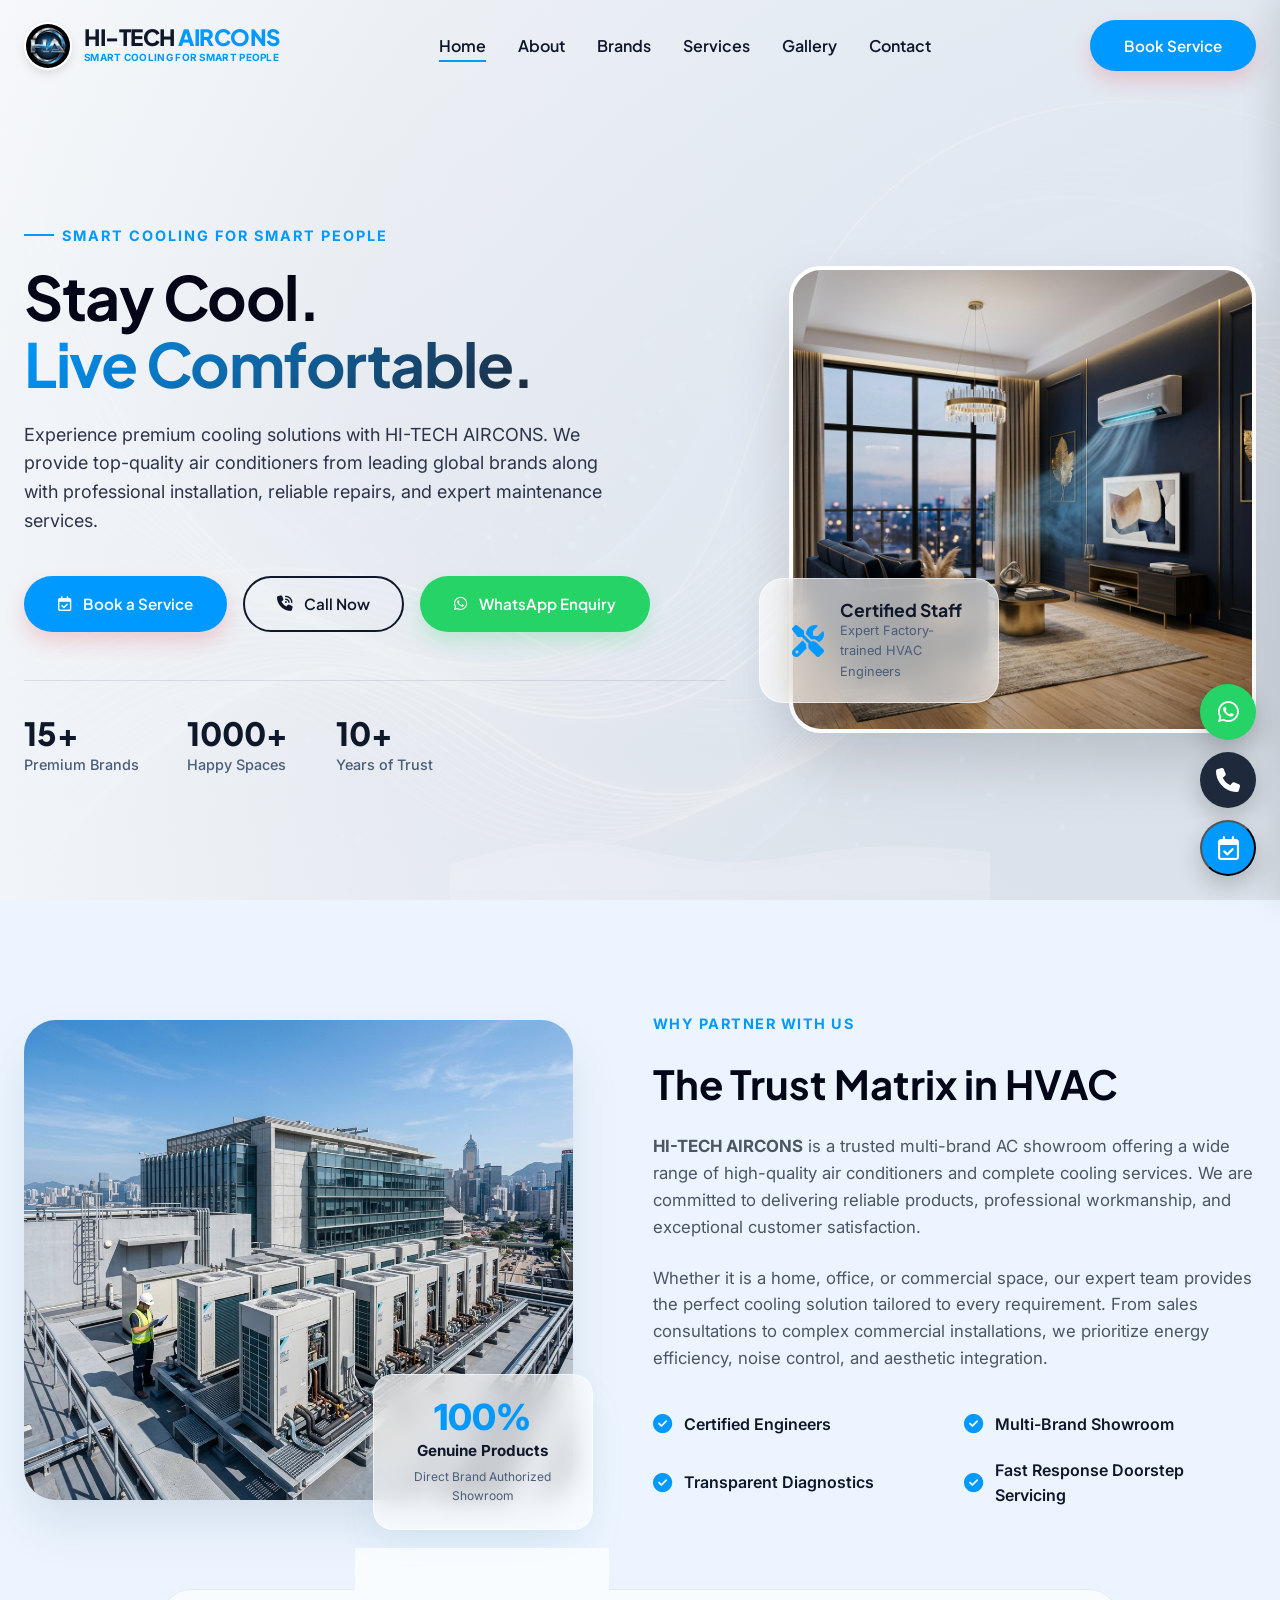
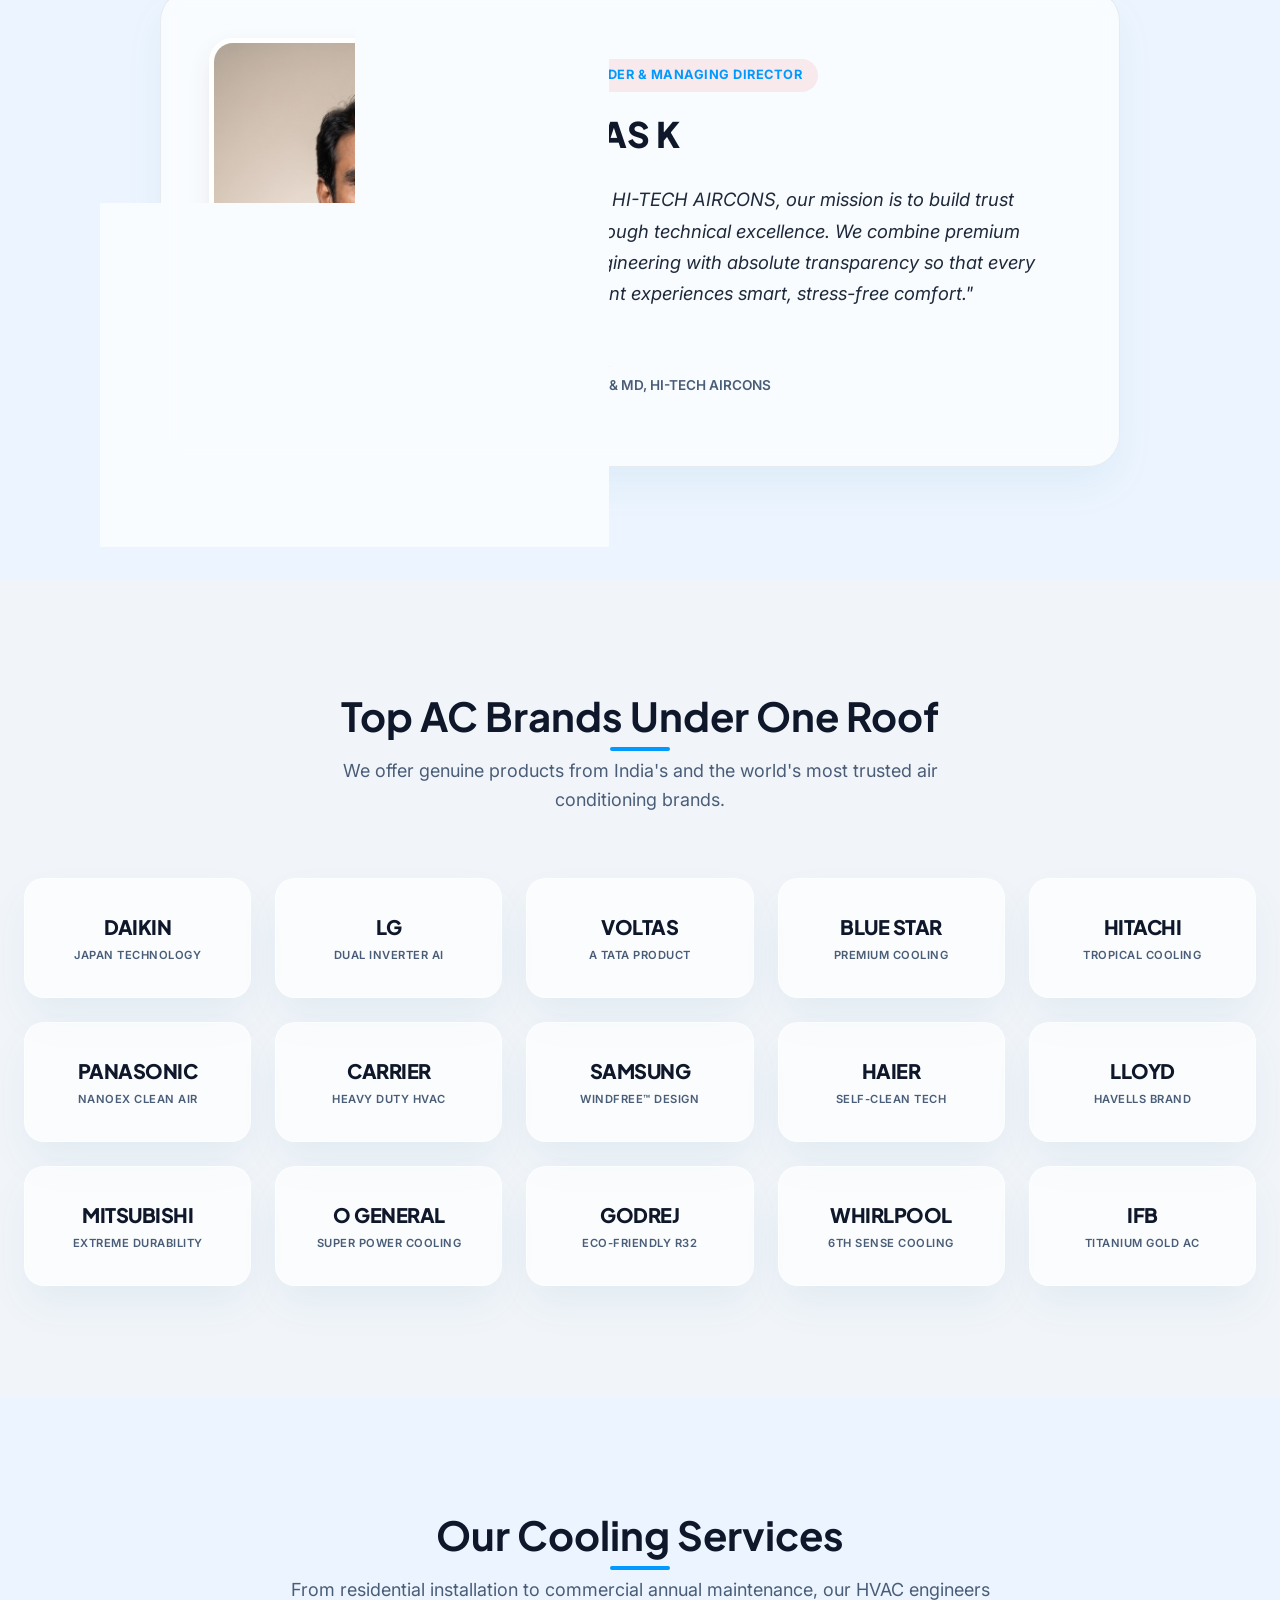
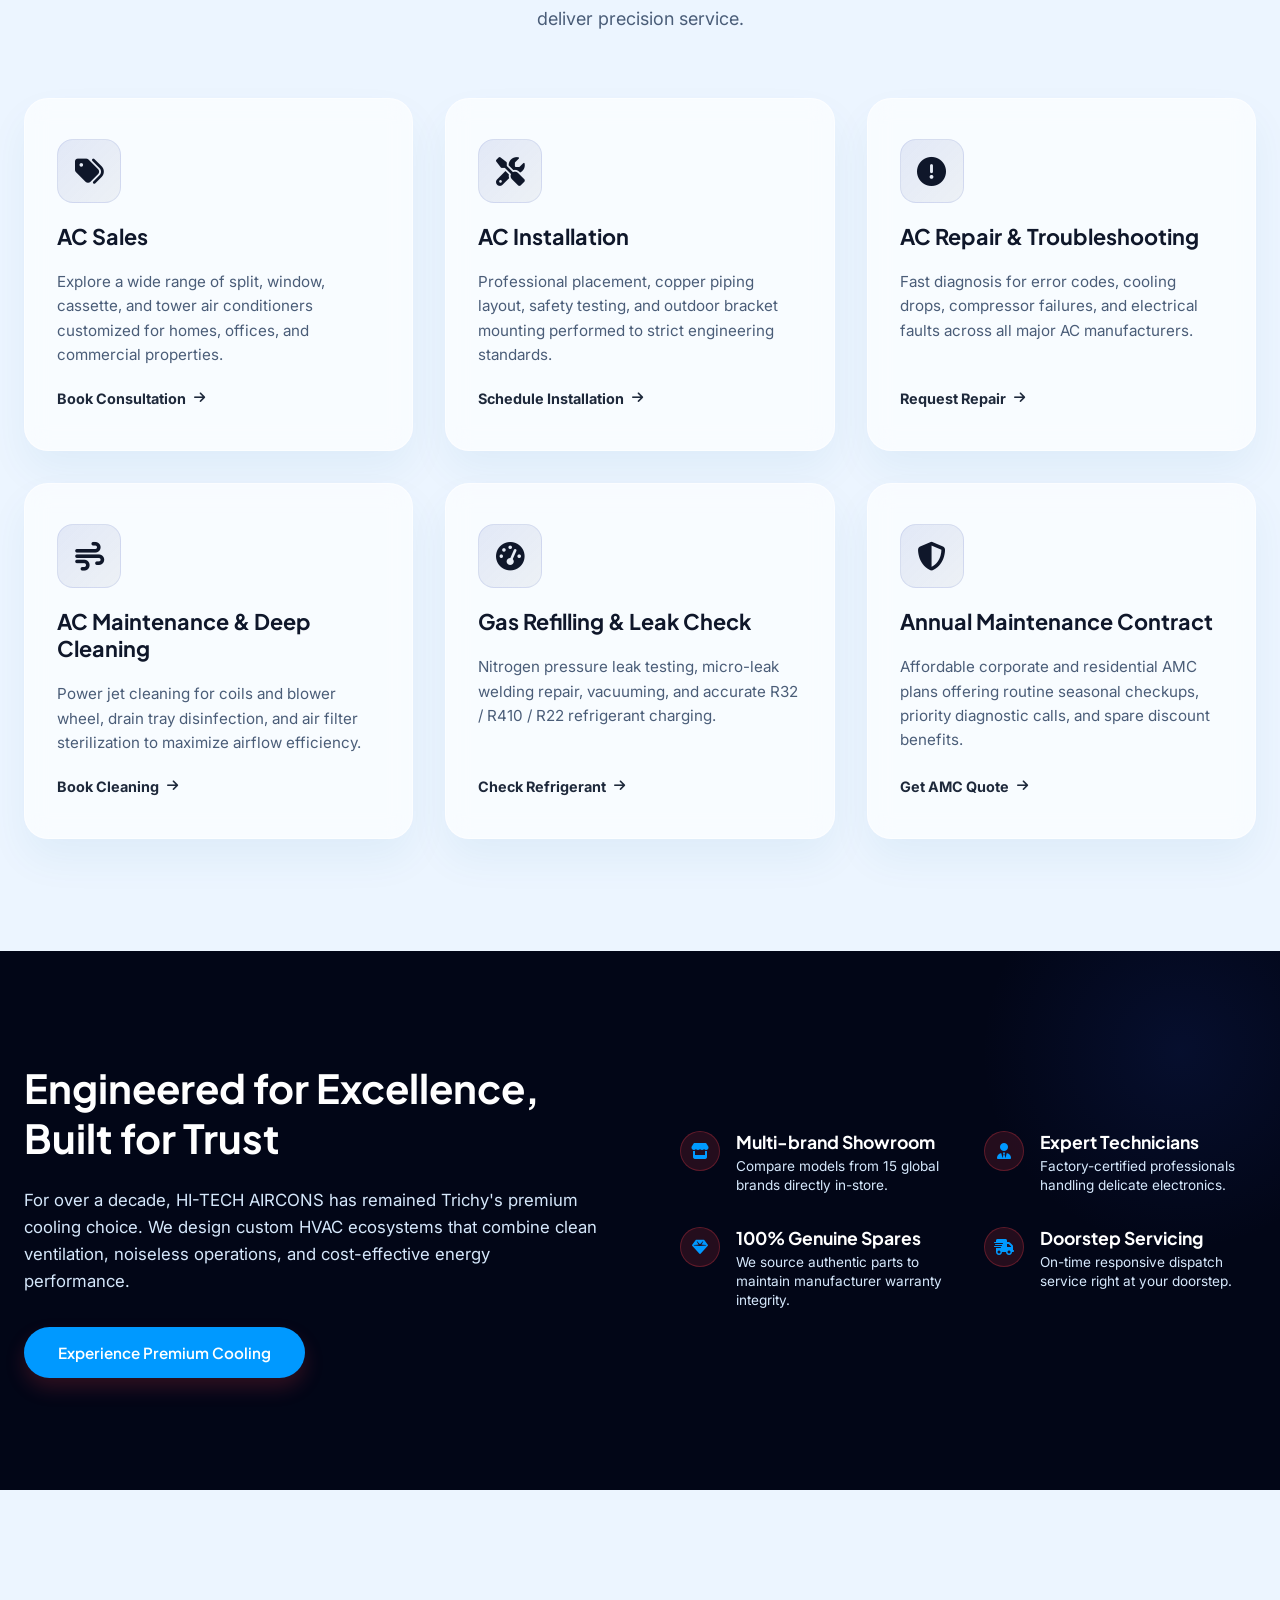
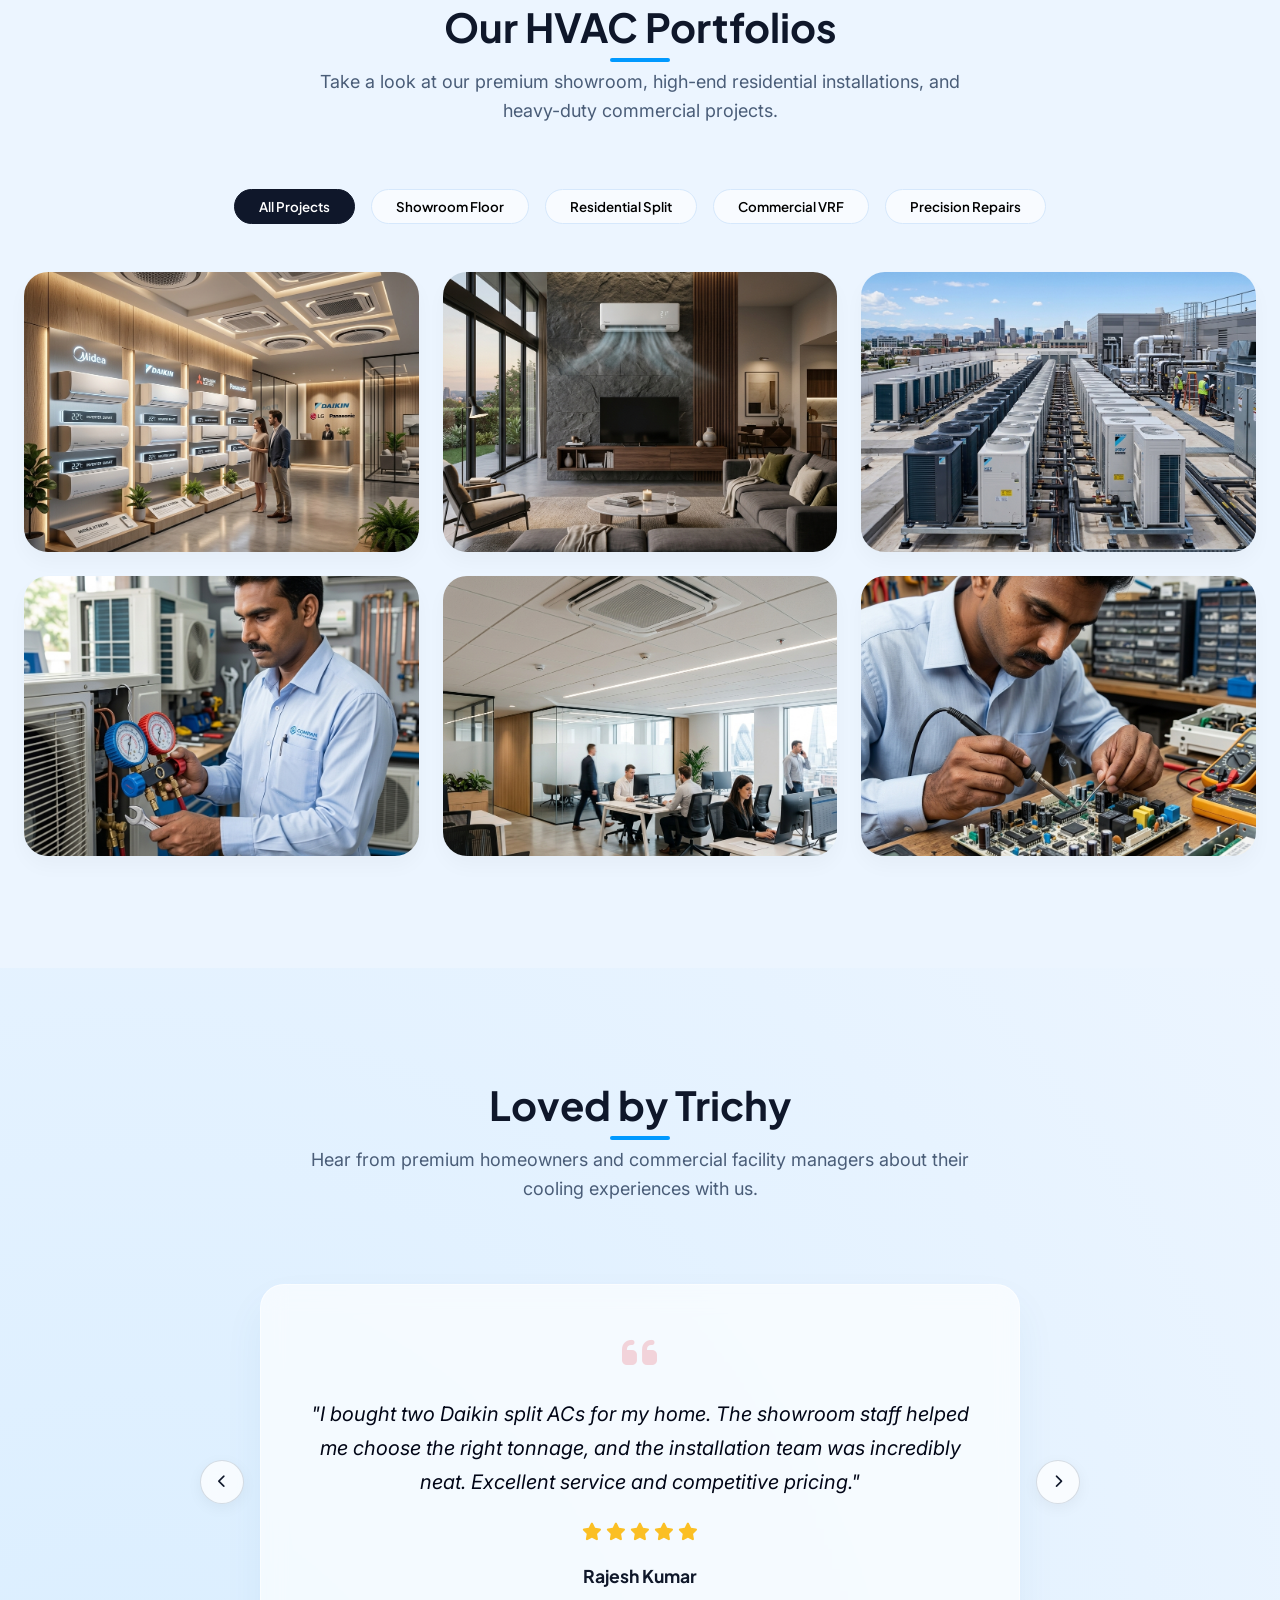
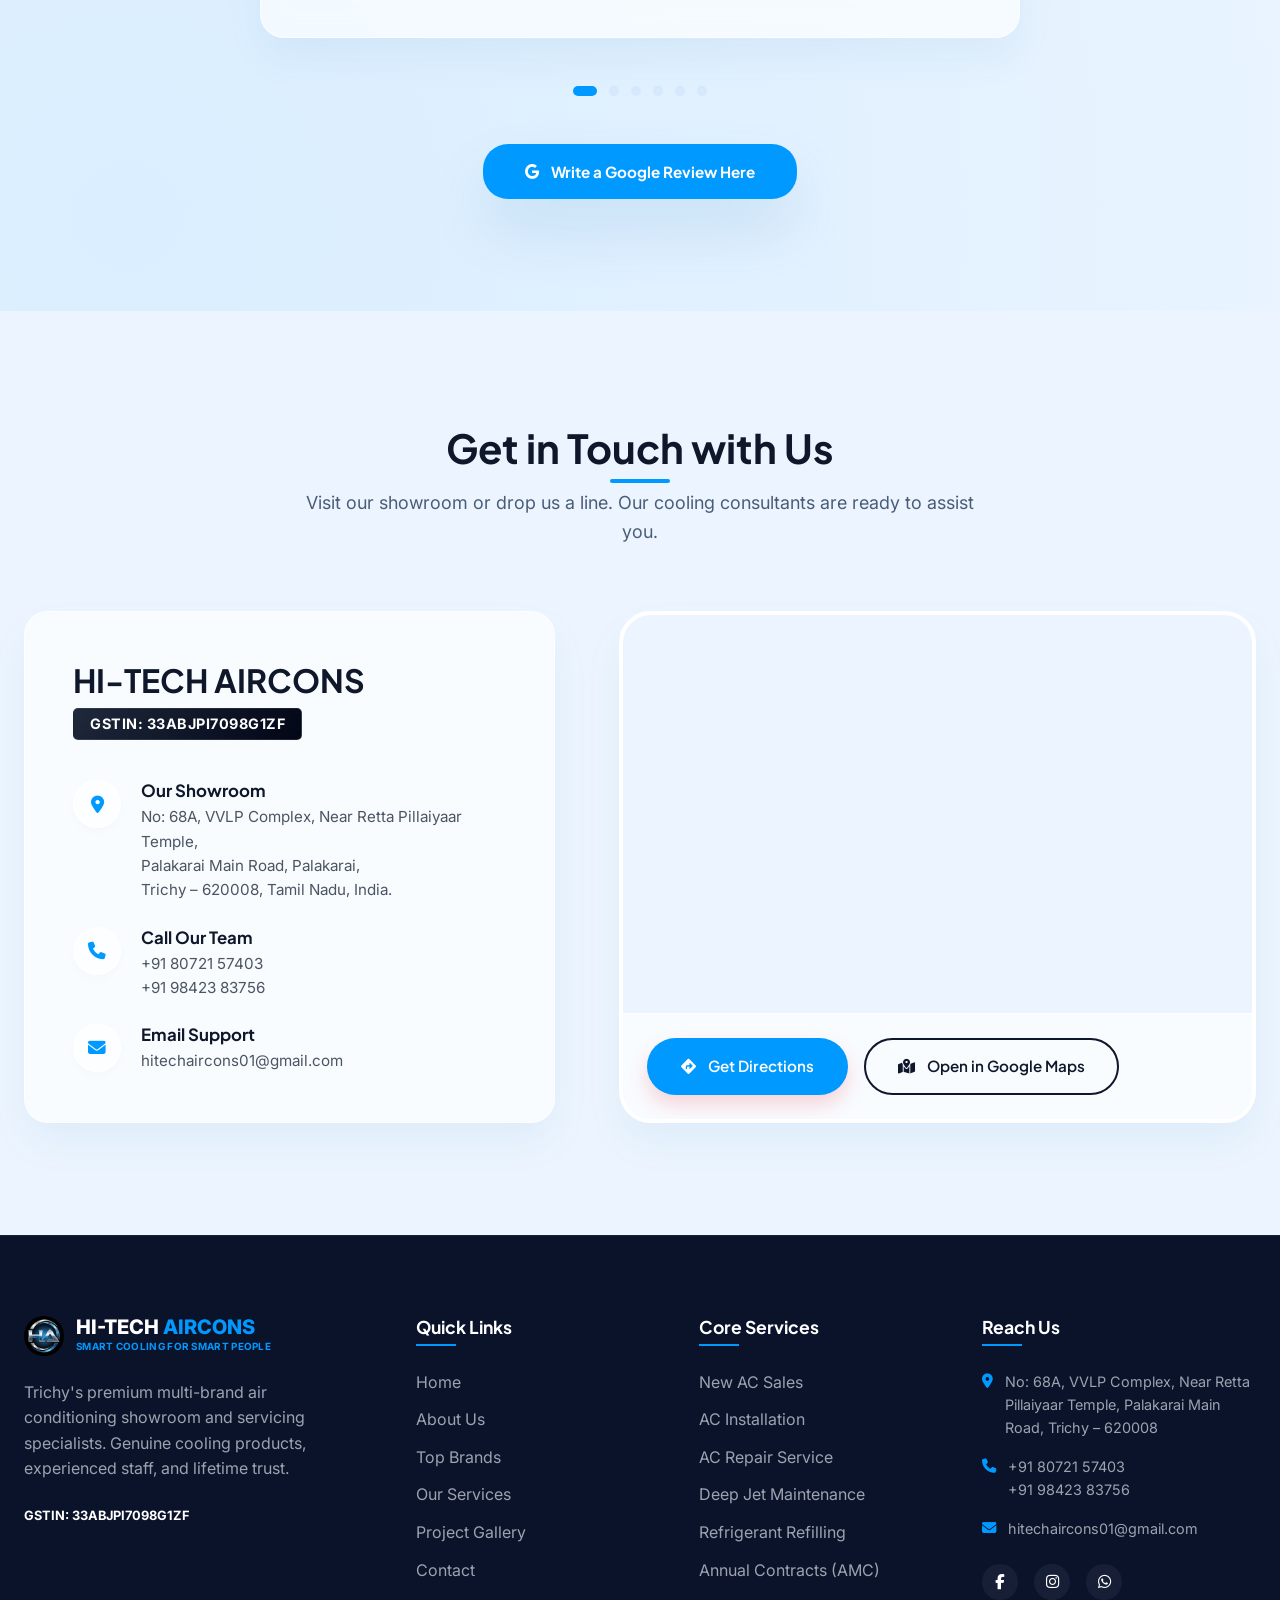
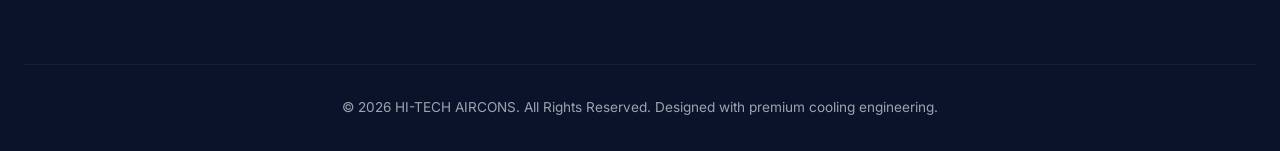
==== commit 43ae7870: "Add Google site verification meta tag" ====
--- a/index.html
+++ b/index.html
@@ -2,6 +2,7 @@
 <html lang="en">
 <head>
     <meta charset="UTF-8">
+    <meta name="google-site-verification" content="lvtpWxyjl0UlAIq4TBINoeb5ciecx_ChmhKFOEX09ak" />
     <meta name="viewport" content="width=device-width, initial-scale=1.0">
     <meta name="description" content="HI-TECH AIRCONS is Trichy's premium multi-brand AC showroom. We provide sales, expert installation, repair, deep cleaning maintenance, and AMC services for residential and commercial HVAC spaces.">
     <meta name="keywords" content="AC sales Trichy, Air conditioner repair, HVAC installation, HI-TECH AIRCONS, Daikin, LG, Voltas, Blue Star, Trichy AC showroom, AC maintenance">
